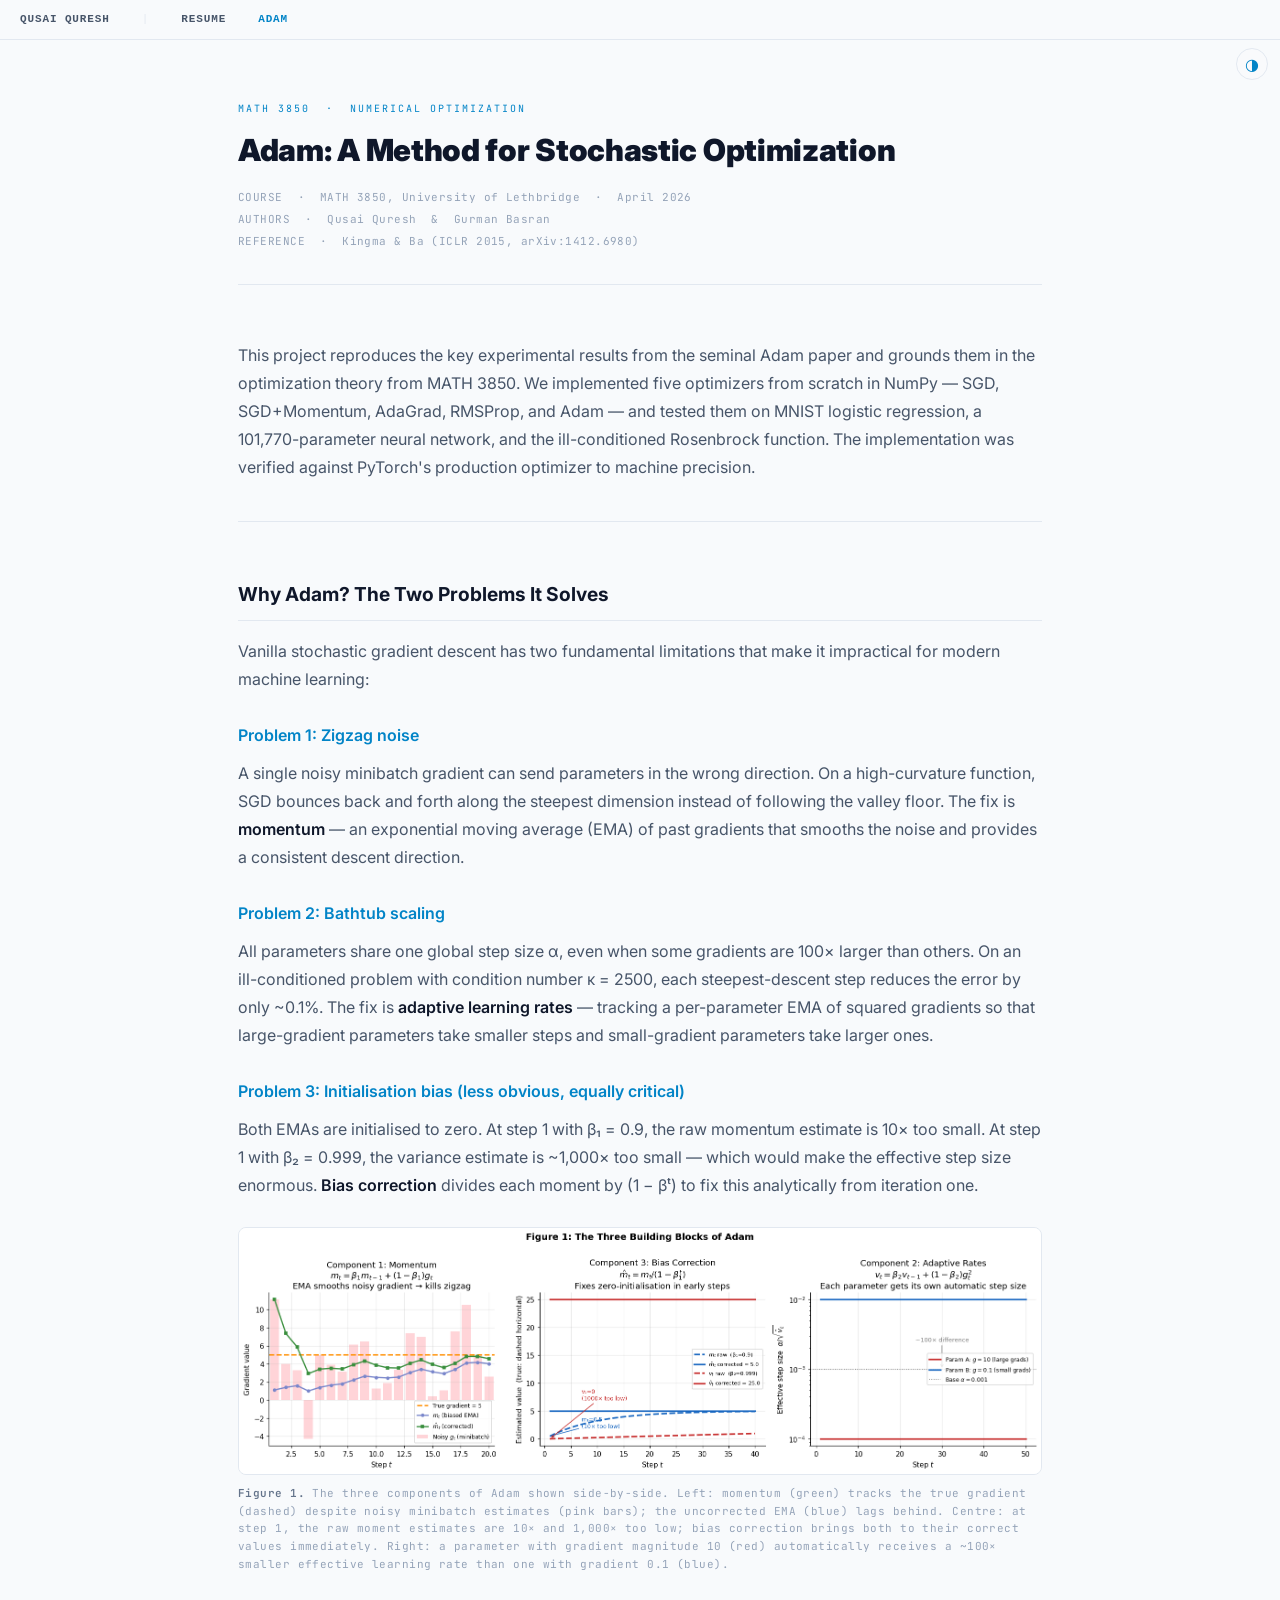
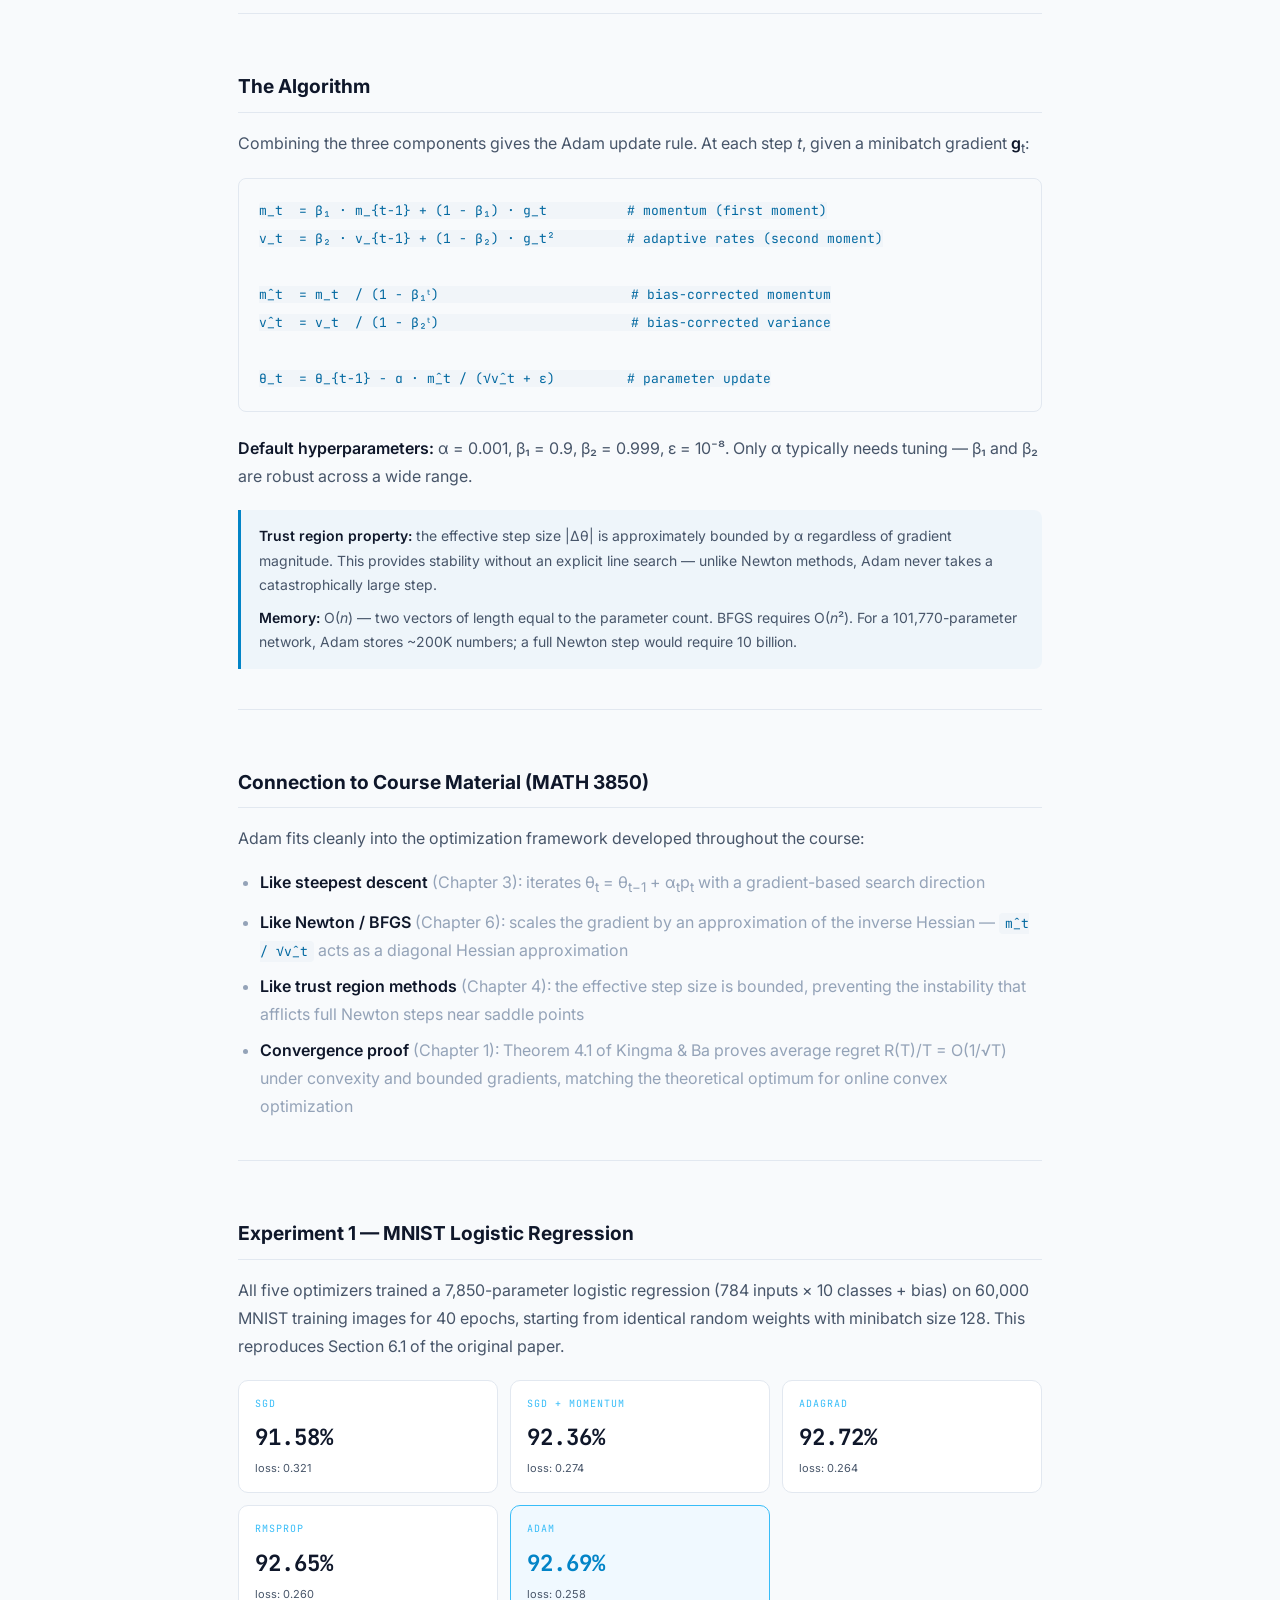
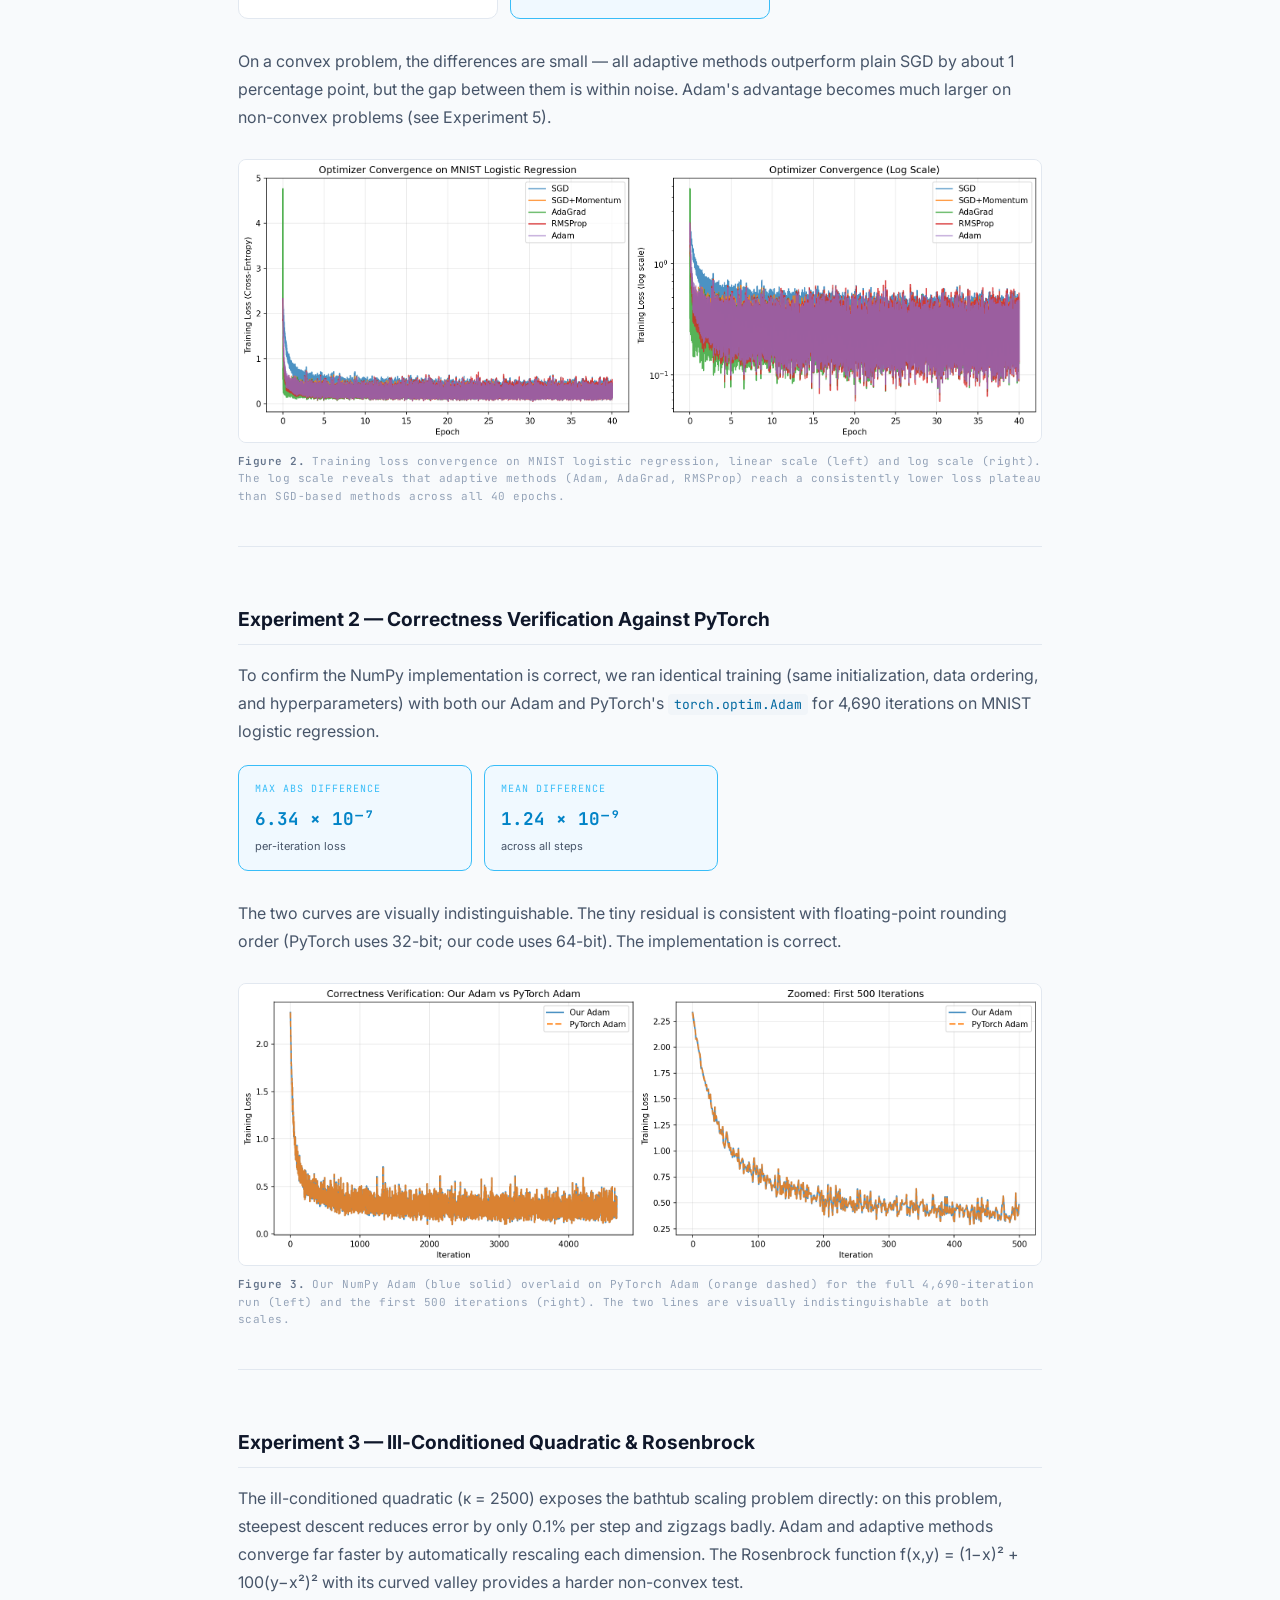
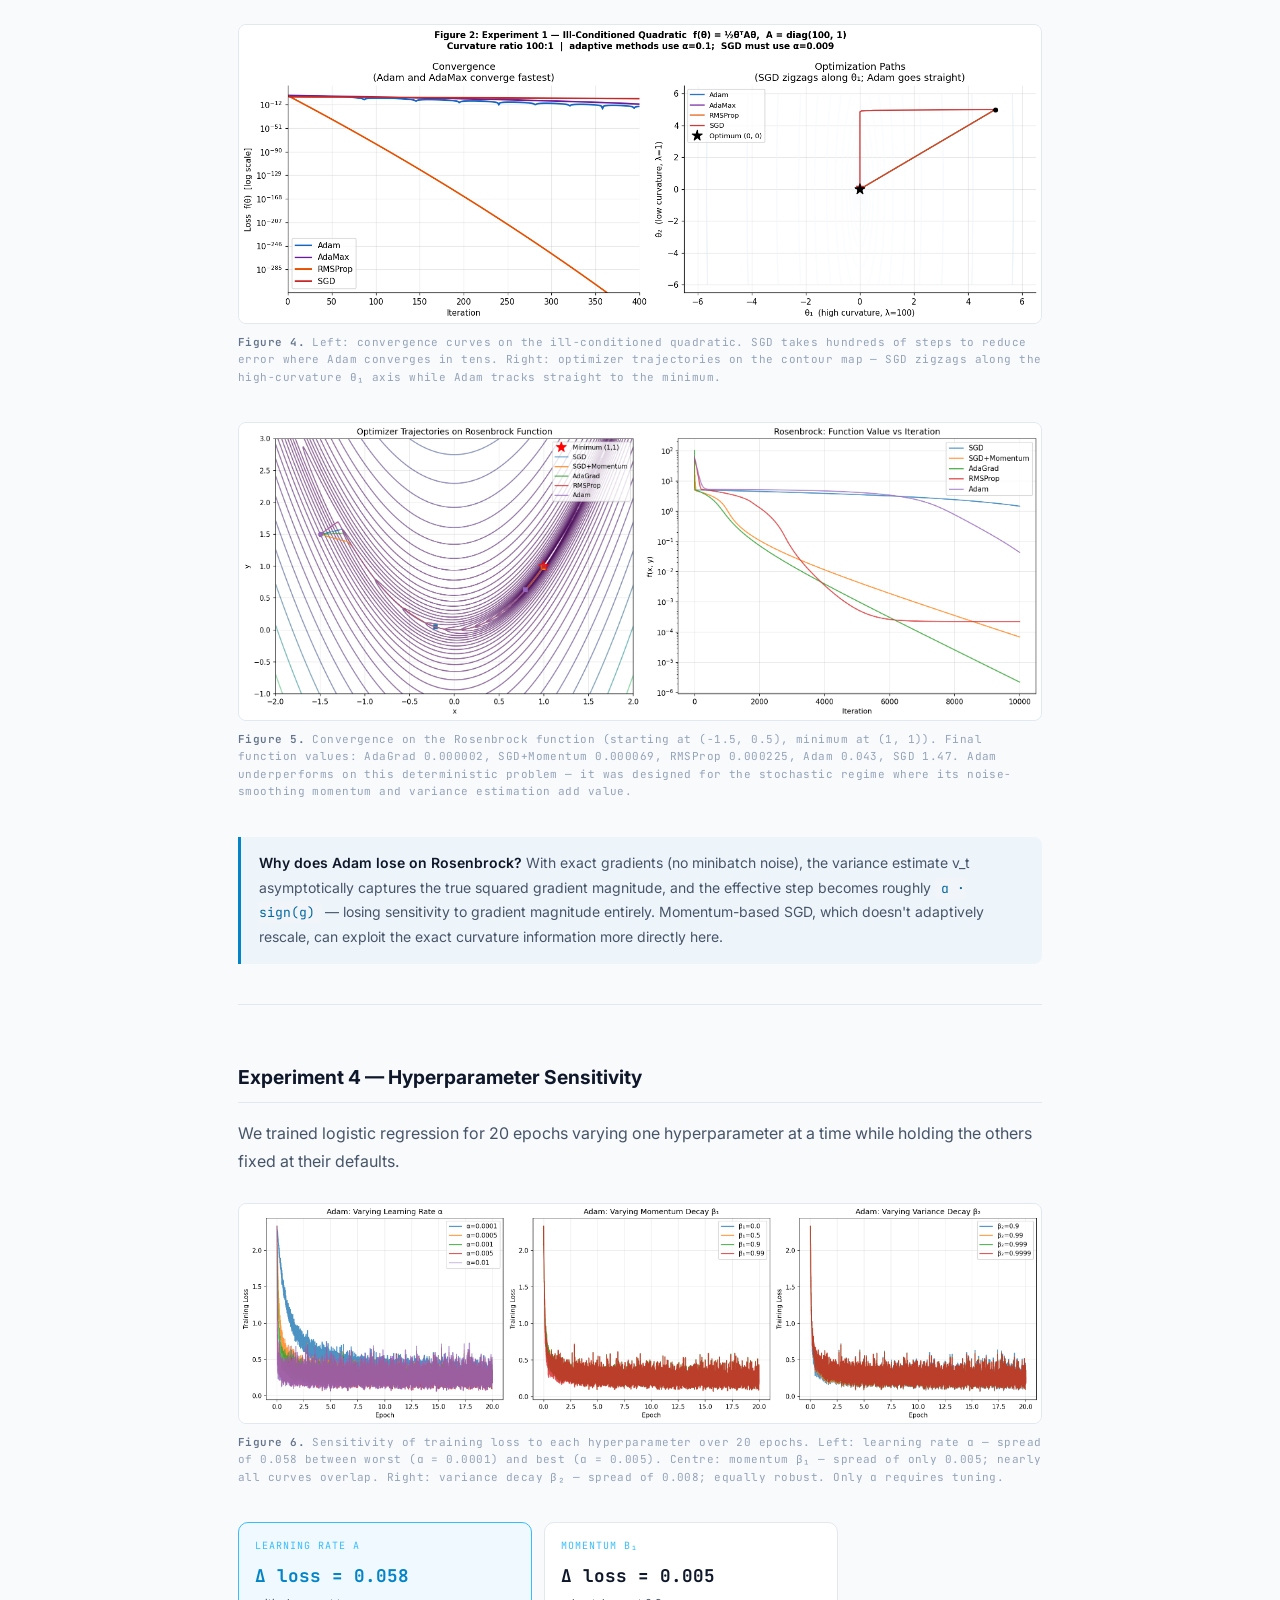
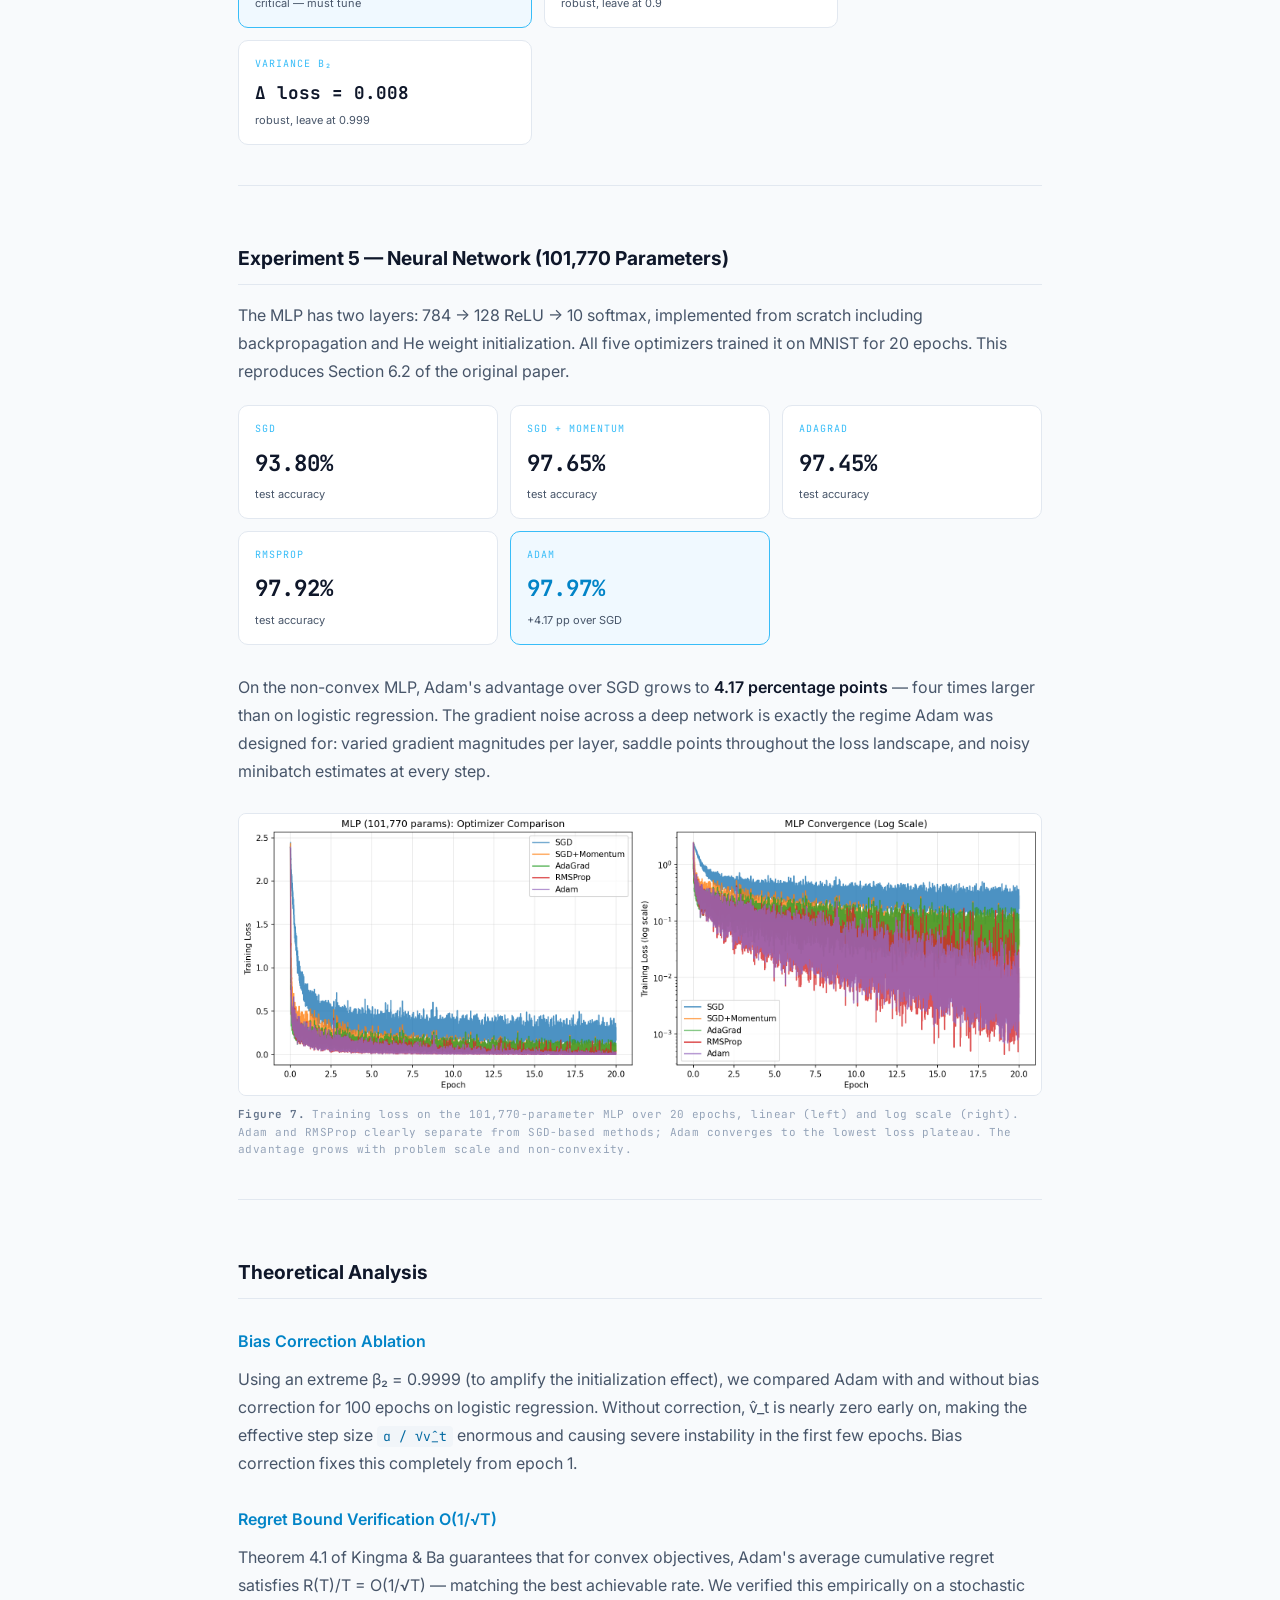
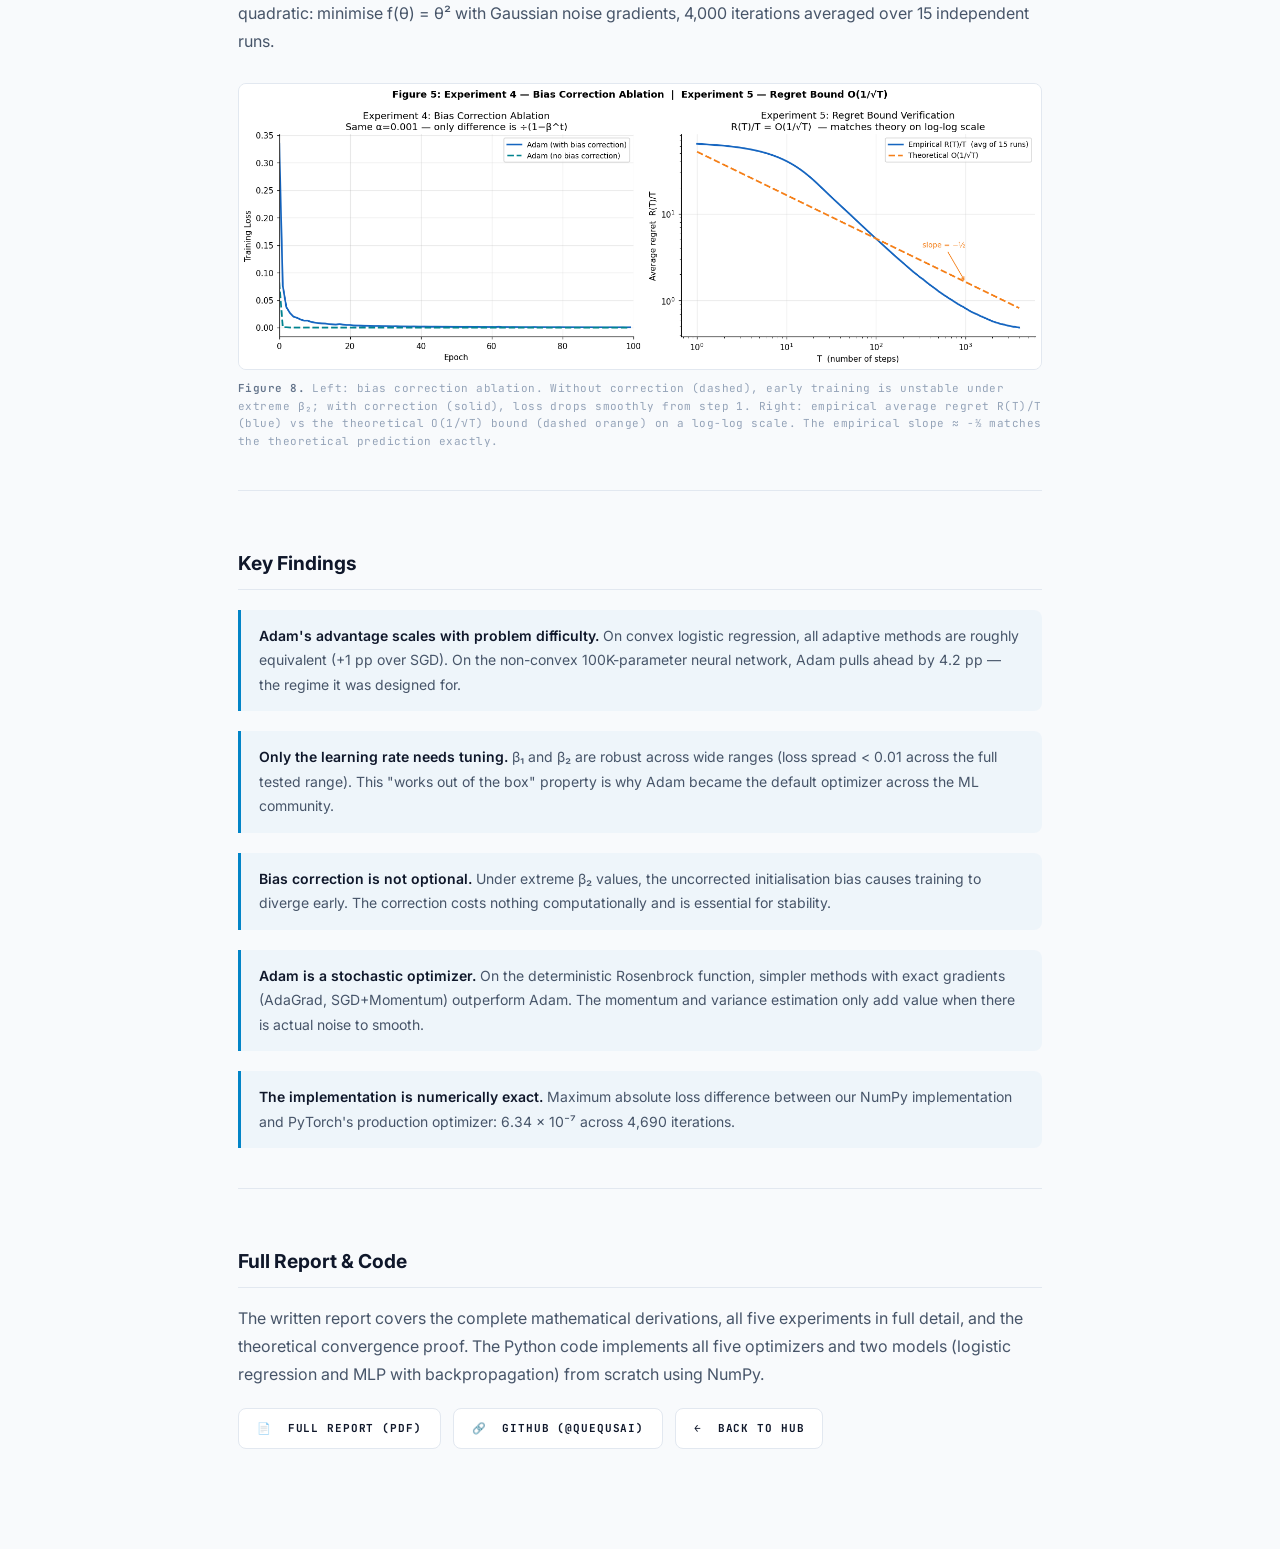
==== adam/index.html @ 3f5b6eba "Add Adam optimizer project page and card on hub - New adam/ directory with full project page (Adam o" ====
<!DOCTYPE html>
<html lang="en">
<head>
  <meta charset="UTF-8">
  <meta name="viewport" content="width=device-width, initial-scale=1.0">
  <title>Adam Optimizer Analysis | Qusai Quresh</title>
  <link rel="icon" href="data:image/svg+xml,<svg xmlns='http://www.w3.org/2000/svg' viewBox='0 0 32 32'><circle cx='16' cy='16' r='15' fill='%2300000f' stroke='%2338bdf8' stroke-width='1.5'/><text x='16' y='22' text-anchor='middle' font-family='monospace' font-weight='700' font-size='16' fill='%2338bdf8'>Q</text></svg>">
  <style>
    @import url('https://fonts.googleapis.com/css2?family=Inter:wght@400;500;600;700;900&family=JetBrains+Mono:wght@400;700&display=swap');

    *, ::before, ::after { box-sizing: border-box; margin: 0; padding: 0; }

    body {
      background: #00000f;
      color: #94a3b8;
      font-family: 'Inter', sans-serif;
      font-size: 16px;
      line-height: 1.75;
      padding-top: 40px;
    }

    /* ── nav ── */
    nav {
      position: fixed; top: 0; left: 0; right: 0; z-index: 9999;
      background: rgba(2,6,23,0.97);
      border-bottom: 1px solid #0f2744;
      padding: 0 20px; height: 40px;
      display: flex; align-items: center; gap: 32px;
      font-family: ui-monospace, monospace; font-size: 11px; letter-spacing: .08em;
      overflow-x: auto;
    }
    nav > * { flex-shrink: 0; }
    nav a { text-decoration: none; font-weight: 700; color: #94a3b8; }
    nav a.active { color: #38bdf8; }
    nav .sep { color: #0f2744; }

    /* ── layout ── */
    article {
      max-width: 860px;
      margin: 0 auto;
      padding: 60px 28px 100px;
    }

    /* ── page header ── */
    .proj-header {
      margin-bottom: 56px;
      padding-bottom: 32px;
      border-bottom: 1px solid #0f2744;
    }
    .proj-label {
      font-family: 'JetBrains Mono', monospace;
      font-size: 10px;
      letter-spacing: .2em;
      color: #38bdf8;
      text-transform: uppercase;
      margin-bottom: 14px;
    }
    .proj-header h1 {
      font-size: 1.9rem;
      font-weight: 900;
      color: #f1f5f9;
      line-height: 1.2;
      margin-bottom: 18px;
      letter-spacing: -.01em;
    }
    .proj-meta {
      font-family: 'JetBrains Mono', monospace;
      font-size: 11px;
      color: #475569;
      letter-spacing: .04em;
      line-height: 2;
    }

    /* ── sections ── */
    h2 {
      font-size: 1.2rem;
      font-weight: 700;
      color: #e2e8f0;
      margin-top: 56px;
      margin-bottom: 16px;
      padding-bottom: 8px;
      border-bottom: 1px solid #0f2744;
    }
    h3 {
      font-size: 1rem;
      font-weight: 600;
      color: #7dd3fc;
      margin-top: 28px;
      margin-bottom: 10px;
    }
    p { margin-bottom: 16px; color: #94a3b8; }
    strong { color: #e2e8f0; font-weight: 600; }
    hr { border: none; border-top: 1px solid #0f2744; margin: 40px 0; }

    /* ── code ── */
    code {
      font-family: 'JetBrains Mono', monospace;
      font-size: 13px;
      background: #0a1628;
      color: #7dd3fc;
      padding: 2px 6px;
      border-radius: 4px;
    }
    pre {
      background: #060d1a;
      border: 1px solid #0f2744;
      border-radius: 8px;
      padding: 18px 20px;
      overflow-x: auto;
      margin: 18px 0 22px;
    }
    pre code { background: none; padding: 0; font-size: 13px; line-height: 1.7; color: #7dd3fc; }

    /* ── figures ── */
    .fig {
      margin: 28px 0 36px;
    }
    .fig img {
      width: 100%;
      border-radius: 8px;
      border: 1px solid #0f2744;
      display: block;
    }
    .fig figcaption {
      font-family: 'JetBrains Mono', monospace;
      font-size: 11px;
      color: #475569;
      margin-top: 10px;
      letter-spacing: .04em;
      line-height: 1.6;
    }
    .fig figcaption strong { color: #64748b; }

    /* ── result cards ── */
    .results-grid {
      display: grid;
      grid-template-columns: repeat(auto-fit, minmax(200px, 1fr));
      gap: 12px;
      margin: 20px 0 28px;
    }
    .result-card {
      background: rgba(255,255,255,0.025);
      border: 1px solid rgba(255,255,255,0.06);
      border-radius: 10px;
      padding: 14px 16px;
    }
    .result-card .optimizer {
      font-family: 'JetBrains Mono', monospace;
      font-size: 10px;
      letter-spacing: .1em;
      color: #38bdf8;
      text-transform: uppercase;
      margin-bottom: 6px;
    }
    .result-card .accuracy {
      font-size: 1.4rem;
      font-weight: 700;
      color: #f1f5f9;
      font-family: 'JetBrains Mono', monospace;
    }
    .result-card .sublabel {
      font-size: 11px;
      color: #475569;
      margin-top: 2px;
    }
    .result-card.highlight-card {
      border-color: rgba(56,189,248,0.3);
      background: rgba(56,189,248,0.04);
    }
    .result-card.highlight-card .accuracy { color: #38bdf8; }

    /* ── callout ── */
    .callout {
      background: rgba(56,189,248,0.05);
      border-left: 3px solid #38bdf8;
      padding: 14px 18px;
      border-radius: 0 8px 8px 0;
      margin: 20px 0;
    }
    .callout p { margin: 0; font-size: 14px; color: #94a3b8; }
    .callout p + p { margin-top: 8px; }

    /* ── links section ── */
    .link-row {
      display: flex;
      gap: 12px;
      flex-wrap: wrap;
      margin-top: 20px;
    }
    .link-btn {
      display: inline-flex;
      align-items: center;
      gap: 8px;
      padding: 10px 18px;
      border-radius: 8px;
      border: 1px solid rgba(255,255,255,0.08);
      background: rgba(255,255,255,0.025);
      color: #e2e8f0;
      text-decoration: none;
      font-family: 'JetBrains Mono', monospace;
      font-size: 11px;
      font-weight: 700;
      letter-spacing: .08em;
      text-transform: uppercase;
      transition: border-color .2s, background .2s;
    }
    .link-btn:hover {
      border-color: #38bdf8;
      background: rgba(56,189,248,0.06);
      color: #38bdf8;
      text-decoration: none;
    }

    /* ── theme toggle ── */
    #theme-btn {
      position: fixed; top: 48px; right: 12px; z-index: 9998;
      width: 32px; height: 32px; border-radius: 50%;
      border: 1px solid rgba(255,255,255,0.1);
      background: rgba(2,6,23,0.8); color: #38bdf8;
      font-size: 16px; cursor: pointer;
      display: flex; align-items: center; justify-content: center;
      backdrop-filter: blur(8px); transition: background .2s, color .2s;
    }

    /* ── theme overrides (light) ── */
    [data-theme="light"] body { background: #f8fafc; color: #475569; }
    [data-theme="light"] nav { background: rgba(248,250,252,0.97) !important; border-bottom-color: #e2e8f0 !important; }
    [data-theme="light"] nav a { color: #475569; }
    [data-theme="light"] nav a.active { color: #0284c7; }
    [data-theme="light"] nav .sep { color: #e2e8f0; }
    [data-theme="light"] .proj-label { color: #0284c7; }
    [data-theme="light"] .proj-header h1 { color: #0f172a; }
    [data-theme="light"] .proj-meta { color: #94a3b8; }
    [data-theme="light"] .proj-header { border-bottom-color: #e2e8f0; }
    [data-theme="light"] h2 { color: #0f172a; border-bottom-color: #e2e8f0; }
    [data-theme="light"] h3 { color: #0284c7; }
    [data-theme="light"] p { color: #475569; }
    [data-theme="light"] strong { color: #0f172a; }
    [data-theme="light"] hr { border-top-color: #e2e8f0; }
    [data-theme="light"] code { background: #f1f5f9; color: #0369a1; }
    [data-theme="light"] pre { background: #f8fafc; border-color: #e2e8f0; }
    [data-theme="light"] pre code { color: #0369a1; }
    [data-theme="light"] .fig img { border-color: #e2e8f0; }
    [data-theme="light"] .fig figcaption { color: #94a3b8; }
    [data-theme="light"] .fig figcaption strong { color: #64748b; }
    [data-theme="light"] .result-card { background: #fff; border-color: #e2e8f0; }
    [data-theme="light"] .result-card .accuracy { color: #0f172a; }
    [data-theme="light"] .result-card.highlight-card { border-color: #38bdf8; background: #f0f9ff; }
    [data-theme="light"] .result-card.highlight-card .accuracy { color: #0284c7; }
    [data-theme="light"] .callout { background: rgba(2,132,199,0.04); border-left-color: #0284c7; }
    [data-theme="light"] .callout p { color: #475569; }
    [data-theme="light"] .link-btn { border-color: #e2e8f0; background: #fff; color: #0f172a; }
    [data-theme="light"] .link-btn:hover { border-color: #0284c7; background: #f0f9ff; color: #0284c7; }

    /* ── responsive ── */
    @media (max-width: 640px) {
      nav { gap: 16px; padding: 0 12px; }
      article { padding: 60px 16px 80px; }
      .proj-header h1 { font-size: 1.5rem; }
      .results-grid { grid-template-columns: repeat(2, 1fr); }
      .link-row { flex-direction: column; }
    }
  </style>
</head>
<body>

<nav>
  <a href="../">QUSAI QURESH</a>
  <span class="sep">|</span>
  <a href="../resume/">RESUME</a>
  <a href="./" class="active">ADAM</a>
</nav>

<article>

  <div class="proj-header">
    <div class="proj-label">MATH 3850 &nbsp;·&nbsp; Numerical Optimization</div>
    <h1>Adam: A Method for Stochastic Optimization</h1>
    <div class="proj-meta">
      COURSE &nbsp;·&nbsp; MATH 3850, University of Lethbridge &nbsp;·&nbsp; April 2026<br>
      AUTHORS &nbsp;·&nbsp; Qusai Quresh &nbsp;&amp;&nbsp; Gurman Basran<br>
      REFERENCE &nbsp;·&nbsp; Kingma &amp; Ba (ICLR 2015, arXiv:1412.6980)
    </div>
  </div>

  <p>This project reproduces the key experimental results from the seminal Adam paper and grounds them in the optimization theory from MATH 3850. We implemented five optimizers from scratch in NumPy — SGD, SGD+Momentum, AdaGrad, RMSProp, and Adam — and tested them on MNIST logistic regression, a 101,770-parameter neural network, and the ill-conditioned Rosenbrock function. The implementation was verified against PyTorch's production optimizer to machine precision.</p>

  <hr>

  <h2>Why Adam? The Two Problems It Solves</h2>

  <p>Vanilla stochastic gradient descent has two fundamental limitations that make it impractical for modern machine learning:</p>

  <h3>Problem 1: Zigzag noise</h3>
  <p>A single noisy minibatch gradient can send parameters in the wrong direction. On a high-curvature function, SGD bounces back and forth along the steepest dimension instead of following the valley floor. The fix is <strong>momentum</strong> — an exponential moving average (EMA) of past gradients that smooths the noise and provides a consistent descent direction.</p>

  <h3>Problem 2: Bathtub scaling</h3>
  <p>All parameters share one global step size α, even when some gradients are 100× larger than others. On an ill-conditioned problem with condition number κ = 2500, each steepest-descent step reduces the error by only ~0.1%. The fix is <strong>adaptive learning rates</strong> — tracking a per-parameter EMA of squared gradients so that large-gradient parameters take smaller steps and small-gradient parameters take larger ones.</p>

  <h3>Problem 3: Initialisation bias (less obvious, equally critical)</h3>
  <p>Both EMAs are initialised to zero. At step 1 with β₁ = 0.9, the raw momentum estimate is 10× too small. At step 1 with β₂ = 0.999, the variance estimate is ~1,000× too small — which would make the effective step size enormous. <strong>Bias correction</strong> divides each moment by (1 − βᵗ) to fix this analytically from iteration one.</p>

  <div class="fig">
    <img src="fig1_components.png" alt="The three building blocks of Adam">
    <figcaption><strong>Figure 1.</strong> The three components of Adam shown side-by-side. Left: momentum (green) tracks the true gradient (dashed) despite noisy minibatch estimates (pink bars); the uncorrected EMA (blue) lags behind. Centre: at step 1, the raw moment estimates are 10× and 1,000× too low; bias correction brings both to their correct values immediately. Right: a parameter with gradient magnitude 10 (red) automatically receives a ~100× smaller effective learning rate than one with gradient 0.1 (blue).</figcaption>
  </div>

  <hr>

  <h2>The Algorithm</h2>

  <p>Combining the three components gives the Adam update rule. At each step <em>t</em>, given a minibatch gradient <strong>g</strong><sub>t</sub>:</p>

  <pre><code>m_t  = β₁ · m_{t-1} + (1 - β₁) · g_t          # momentum (first moment)
v_t  = β₂ · v_{t-1} + (1 - β₂) · g_t²         # adaptive rates (second moment)

m̂_t  = m_t  / (1 - β₁ᵗ)                        # bias-corrected momentum
v̂_t  = v_t  / (1 - β₂ᵗ)                        # bias-corrected variance

θ_t  = θ_{t-1} − α · m̂_t / (√v̂_t + ε)         # parameter update</code></pre>

  <p><strong>Default hyperparameters:</strong> α = 0.001, β₁ = 0.9, β₂ = 0.999, ε = 10⁻⁸. Only α typically needs tuning — β₁ and β₂ are robust across a wide range.</p>

  <div class="callout">
    <p><strong>Trust region property:</strong> the effective step size |Δθ| is approximately bounded by α regardless of gradient magnitude. This provides stability without an explicit line search — unlike Newton methods, Adam never takes a catastrophically large step.</p>
    <p><strong>Memory:</strong> O(<em>n</em>) — two vectors of length equal to the parameter count. BFGS requires O(<em>n</em>²). For a 101,770-parameter network, Adam stores ~200K numbers; a full Newton step would require 10 billion.</p>
  </div>

  <hr>

  <h2>Connection to Course Material (MATH 3850)</h2>

  <p>Adam fits cleanly into the optimization framework developed throughout the course:</p>
  <ul style="margin: 12px 0 18px 1.4rem; color: #94a3b8;">
    <li style="margin-bottom: 8px;"><strong>Like steepest descent</strong> (Chapter 3): iterates θ<sub>t</sub> = θ<sub>t−1</sub> + α<sub>t</sub>p<sub>t</sub> with a gradient-based search direction</li>
    <li style="margin-bottom: 8px;"><strong>Like Newton / BFGS</strong> (Chapter 6): scales the gradient by an approximation of the inverse Hessian — <code>m̂_t / √v̂_t</code> acts as a diagonal Hessian approximation</li>
    <li style="margin-bottom: 8px;"><strong>Like trust region methods</strong> (Chapter 4): the effective step size is bounded, preventing the instability that afflicts full Newton steps near saddle points</li>
    <li><strong>Convergence proof</strong> (Chapter 1): Theorem 4.1 of Kingma &amp; Ba proves average regret R(T)/T = O(1/√T) under convexity and bounded gradients, matching the theoretical optimum for online convex optimization</li>
  </ul>

  <hr>

  <h2>Experiment 1 — MNIST Logistic Regression</h2>

  <p>All five optimizers trained a 7,850-parameter logistic regression (784 inputs × 10 classes + bias) on 60,000 MNIST training images for 40 epochs, starting from identical random weights with minibatch size 128. This reproduces Section 6.1 of the original paper.</p>

  <div class="results-grid">
    <div class="result-card">
      <div class="optimizer">SGD</div>
      <div class="accuracy">91.58%</div>
      <div class="sublabel">loss: 0.321</div>
    </div>
    <div class="result-card">
      <div class="optimizer">SGD + Momentum</div>
      <div class="accuracy">92.36%</div>
      <div class="sublabel">loss: 0.274</div>
    </div>
    <div class="result-card">
      <div class="optimizer">AdaGrad</div>
      <div class="accuracy">92.72%</div>
      <div class="sublabel">loss: 0.264</div>
    </div>
    <div class="result-card">
      <div class="optimizer">RMSProp</div>
      <div class="accuracy">92.65%</div>
      <div class="sublabel">loss: 0.260</div>
    </div>
    <div class="result-card highlight-card">
      <div class="optimizer">Adam</div>
      <div class="accuracy">92.69%</div>
      <div class="sublabel">loss: 0.258</div>
    </div>
  </div>

  <p>On a convex problem, the differences are small — all adaptive methods outperform plain SGD by about 1 percentage point, but the gap between them is within noise. Adam's advantage becomes much larger on non-convex problems (see Experiment 5).</p>

  <div class="fig">
    <img src="plot1_mnist_comparison.png" alt="Optimizer convergence on MNIST logistic regression">
    <figcaption><strong>Figure 2.</strong> Training loss convergence on MNIST logistic regression, linear scale (left) and log scale (right). The log scale reveals that adaptive methods (Adam, AdaGrad, RMSProp) reach a consistently lower loss plateau than SGD-based methods across all 40 epochs.</figcaption>
  </div>

  <hr>

  <h2>Experiment 2 — Correctness Verification Against PyTorch</h2>

  <p>To confirm the NumPy implementation is correct, we ran identical training (same initialization, data ordering, and hyperparameters) with both our Adam and PyTorch's <code>torch.optim.Adam</code> for 4,690 iterations on MNIST logistic regression.</p>

  <div class="results-grid" style="grid-template-columns: 1fr 1fr; max-width: 480px;">
    <div class="result-card highlight-card">
      <div class="optimizer">Max abs difference</div>
      <div class="accuracy" style="font-size:1.1rem;">6.34 × 10⁻⁷</div>
      <div class="sublabel">per-iteration loss</div>
    </div>
    <div class="result-card highlight-card">
      <div class="optimizer">Mean difference</div>
      <div class="accuracy" style="font-size:1.1rem;">1.24 × 10⁻⁹</div>
      <div class="sublabel">across all steps</div>
    </div>
  </div>

  <p>The two curves are visually indistinguishable. The tiny residual is consistent with floating-point rounding order (PyTorch uses 32-bit; our code uses 64-bit). The implementation is correct.</p>

  <div class="fig">
    <img src="plot2_pytorch_validation.png" alt="Custom Adam vs PyTorch Adam validation">
    <figcaption><strong>Figure 3.</strong> Our NumPy Adam (blue solid) overlaid on PyTorch Adam (orange dashed) for the full 4,690-iteration run (left) and the first 500 iterations (right). The two lines are visually indistinguishable at both scales.</figcaption>
  </div>

  <hr>

  <h2>Experiment 3 — Ill-Conditioned Quadratic &amp; Rosenbrock</h2>

  <p>The ill-conditioned quadratic (κ = 2500) exposes the bathtub scaling problem directly: on this problem, steepest descent reduces error by only 0.1% per step and zigzags badly. Adam and adaptive methods converge far faster by automatically rescaling each dimension. The Rosenbrock function f(x,y) = (1−x)² + 100(y−x²)² with its curved valley provides a harder non-convex test.</p>

  <div class="fig">
    <img src="fig2_quadratic.png" alt="Ill-conditioned quadratic convergence">
    <figcaption><strong>Figure 4.</strong> Left: convergence curves on the ill-conditioned quadratic. SGD takes hundreds of steps to reduce error where Adam converges in tens. Right: optimizer trajectories on the contour map — SGD zigzags along the high-curvature θ₁ axis while Adam tracks straight to the minimum.</figcaption>
  </div>

  <div class="fig">
    <img src="plot3_rosenbrock.png" alt="Rosenbrock function optimizer comparison">
    <figcaption><strong>Figure 5.</strong> Convergence on the Rosenbrock function (starting at (−1.5, 0.5), minimum at (1, 1)). Final function values: AdaGrad 0.000002, SGD+Momentum 0.000069, RMSProp 0.000225, Adam 0.043, SGD 1.47. Adam underperforms on this deterministic problem — it was designed for the stochastic regime where its noise-smoothing momentum and variance estimation add value.</figcaption>
  </div>

  <div class="callout">
    <p><strong>Why does Adam lose on Rosenbrock?</strong> With exact gradients (no minibatch noise), the variance estimate v_t asymptotically captures the true squared gradient magnitude, and the effective step becomes roughly <code>α · sign(g)</code> — losing sensitivity to gradient magnitude entirely. Momentum-based SGD, which doesn't adaptively rescale, can exploit the exact curvature information more directly here.</p>
  </div>

  <hr>

  <h2>Experiment 4 — Hyperparameter Sensitivity</h2>

  <p>We trained logistic regression for 20 epochs varying one hyperparameter at a time while holding the others fixed at their defaults.</p>

  <div class="fig">
    <img src="plot4_hyperparameters.png" alt="Adam hyperparameter sensitivity analysis">
    <figcaption><strong>Figure 6.</strong> Sensitivity of training loss to each hyperparameter over 20 epochs. Left: learning rate α — spread of 0.058 between worst (α = 0.0001) and best (α = 0.005). Centre: momentum β₁ — spread of only 0.005; nearly all curves overlap. Right: variance decay β₂ — spread of 0.008; equally robust. Only α requires tuning.</figcaption>
  </div>

  <div class="results-grid" style="max-width: 600px;">
    <div class="result-card highlight-card">
      <div class="optimizer">Learning rate α</div>
      <div class="accuracy" style="font-size:1.1rem;">Δ loss = 0.058</div>
      <div class="sublabel">critical — must tune</div>
    </div>
    <div class="result-card">
      <div class="optimizer">Momentum β₁</div>
      <div class="accuracy" style="font-size:1.1rem;">Δ loss = 0.005</div>
      <div class="sublabel">robust, leave at 0.9</div>
    </div>
    <div class="result-card">
      <div class="optimizer">Variance β₂</div>
      <div class="accuracy" style="font-size:1.1rem;">Δ loss = 0.008</div>
      <div class="sublabel">robust, leave at 0.999</div>
    </div>
  </div>

  <hr>

  <h2>Experiment 5 — Neural Network (101,770 Parameters)</h2>

  <p>The MLP has two layers: 784 → 128 ReLU → 10 softmax, implemented from scratch including backpropagation and He weight initialization. All five optimizers trained it on MNIST for 20 epochs. This reproduces Section 6.2 of the original paper.</p>

  <div class="results-grid">
    <div class="result-card">
      <div class="optimizer">SGD</div>
      <div class="accuracy">93.80%</div>
      <div class="sublabel">test accuracy</div>
    </div>
    <div class="result-card">
      <div class="optimizer">SGD + Momentum</div>
      <div class="accuracy">97.65%</div>
      <div class="sublabel">test accuracy</div>
    </div>
    <div class="result-card">
      <div class="optimizer">AdaGrad</div>
      <div class="accuracy">97.45%</div>
      <div class="sublabel">test accuracy</div>
    </div>
    <div class="result-card">
      <div class="optimizer">RMSProp</div>
      <div class="accuracy">97.92%</div>
      <div class="sublabel">test accuracy</div>
    </div>
    <div class="result-card highlight-card">
      <div class="optimizer">Adam</div>
      <div class="accuracy">97.97%</div>
      <div class="sublabel">+4.17 pp over SGD</div>
    </div>
  </div>

  <p>On the non-convex MLP, Adam's advantage over SGD grows to <strong>4.17 percentage points</strong> — four times larger than on logistic regression. The gradient noise across a deep network is exactly the regime Adam was designed for: varied gradient magnitudes per layer, saddle points throughout the loss landscape, and noisy minibatch estimates at every step.</p>

  <div class="fig">
    <img src="plot5_mlp_comparison.png" alt="MLP optimizer comparison on MNIST">
    <figcaption><strong>Figure 7.</strong> Training loss on the 101,770-parameter MLP over 20 epochs, linear (left) and log scale (right). Adam and RMSProp clearly separate from SGD-based methods; Adam converges to the lowest loss plateau. The advantage grows with problem scale and non-convexity.</figcaption>
  </div>

  <hr>

  <h2>Theoretical Analysis</h2>

  <h3>Bias Correction Ablation</h3>

  <p>Using an extreme β₂ = 0.9999 (to amplify the initialization effect), we compared Adam with and without bias correction for 100 epochs on logistic regression. Without correction, v̂_t is nearly zero early on, making the effective step size <code>α / √v̂_t</code> enormous and causing severe instability in the first few epochs. Bias correction fixes this completely from epoch 1.</p>

  <h3>Regret Bound Verification O(1/√T)</h3>

  <p>Theorem 4.1 of Kingma &amp; Ba guarantees that for convex objectives, Adam's average cumulative regret satisfies R(T)/T = O(1/√T) — matching the best achievable rate. We verified this empirically on a stochastic quadratic: minimise f(θ) = θ² with Gaussian noise gradients, 4,000 iterations averaged over 15 independent runs.</p>

  <div class="fig">
    <img src="fig5_ablation_regret.png" alt="Bias correction ablation and regret bound verification">
    <figcaption><strong>Figure 8.</strong> Left: bias correction ablation. Without correction (dashed), early training is unstable under extreme β₂; with correction (solid), loss drops smoothly from step 1. Right: empirical average regret R(T)/T (blue) vs the theoretical O(1/√T) bound (dashed orange) on a log-log scale. The empirical slope ≈ −½ matches the theoretical prediction exactly.</figcaption>
  </div>

  <hr>

  <h2>Key Findings</h2>

  <div class="callout">
    <p><strong>Adam's advantage scales with problem difficulty.</strong> On convex logistic regression, all adaptive methods are roughly equivalent (+1 pp over SGD). On the non-convex 100K-parameter neural network, Adam pulls ahead by 4.2 pp — the regime it was designed for.</p>
  </div>

  <div class="callout">
    <p><strong>Only the learning rate needs tuning.</strong> β₁ and β₂ are robust across wide ranges (loss spread &lt; 0.01 across the full tested range). This "works out of the box" property is why Adam became the default optimizer across the ML community.</p>
  </div>

  <div class="callout">
    <p><strong>Bias correction is not optional.</strong> Under extreme β₂ values, the uncorrected initialisation bias causes training to diverge early. The correction costs nothing computationally and is essential for stability.</p>
  </div>

  <div class="callout">
    <p><strong>Adam is a stochastic optimizer.</strong> On the deterministic Rosenbrock function, simpler methods with exact gradients (AdaGrad, SGD+Momentum) outperform Adam. The momentum and variance estimation only add value when there is actual noise to smooth.</p>
  </div>

  <div class="callout">
    <p><strong>The implementation is numerically exact.</strong> Maximum absolute loss difference between our NumPy implementation and PyTorch's production optimizer: 6.34 × 10⁻⁷ across 4,690 iterations.</p>
  </div>

  <hr>

  <h2>Full Report &amp; Code</h2>

  <p>The written report covers the complete mathematical derivations, all five experiments in full detail, and the theoretical convergence proof. The Python code implements all five optimizers and two models (logistic regression and MLP with backpropagation) from scratch using NumPy.</p>

  <div class="link-row">
    <a class="link-btn" href="report.pdf" target="_blank" rel="noopener">
      &#128196; &nbsp;Full Report (PDF)
    </a>
    <a class="link-btn" href="https://github.com/quequsai" target="_blank" rel="noopener">
      &#128279; &nbsp;GitHub (@quequsai)
    </a>
    <a class="link-btn" href="../">
      &larr; &nbsp;Back to Hub
    </a>
  </div>

</article>

<button id="theme-btn" title="Toggle light/dark">◐</button>

<script>
  (function(){
    const root = document.documentElement;
    const btn = document.getElementById('theme-btn');
    const saved = localStorage.getItem('theme-udte');
    const systemLight = window.matchMedia('(prefers-color-scheme: light)').matches;
    const apply = (light) => {
      root.setAttribute('data-theme', light ? 'light' : 'dark');
      btn.textContent = light ? '◑' : '◐';
      btn.style.background = light ? 'rgba(248,250,252,0.9)' : 'rgba(2,6,23,0.8)';
      btn.style.color = light ? '#0284c7' : '#38bdf8';
      btn.style.borderColor = light ? '#e2e8f0' : 'rgba(255,255,255,0.1)';
      localStorage.setItem('theme-udte', light ? 'light' : 'dark');
    };
    apply(saved ? saved === 'light' : systemLight);
    btn.addEventListener('click', () => apply(root.getAttribute('data-theme') !== 'light'));
  })();
</script>

</body>
</html>
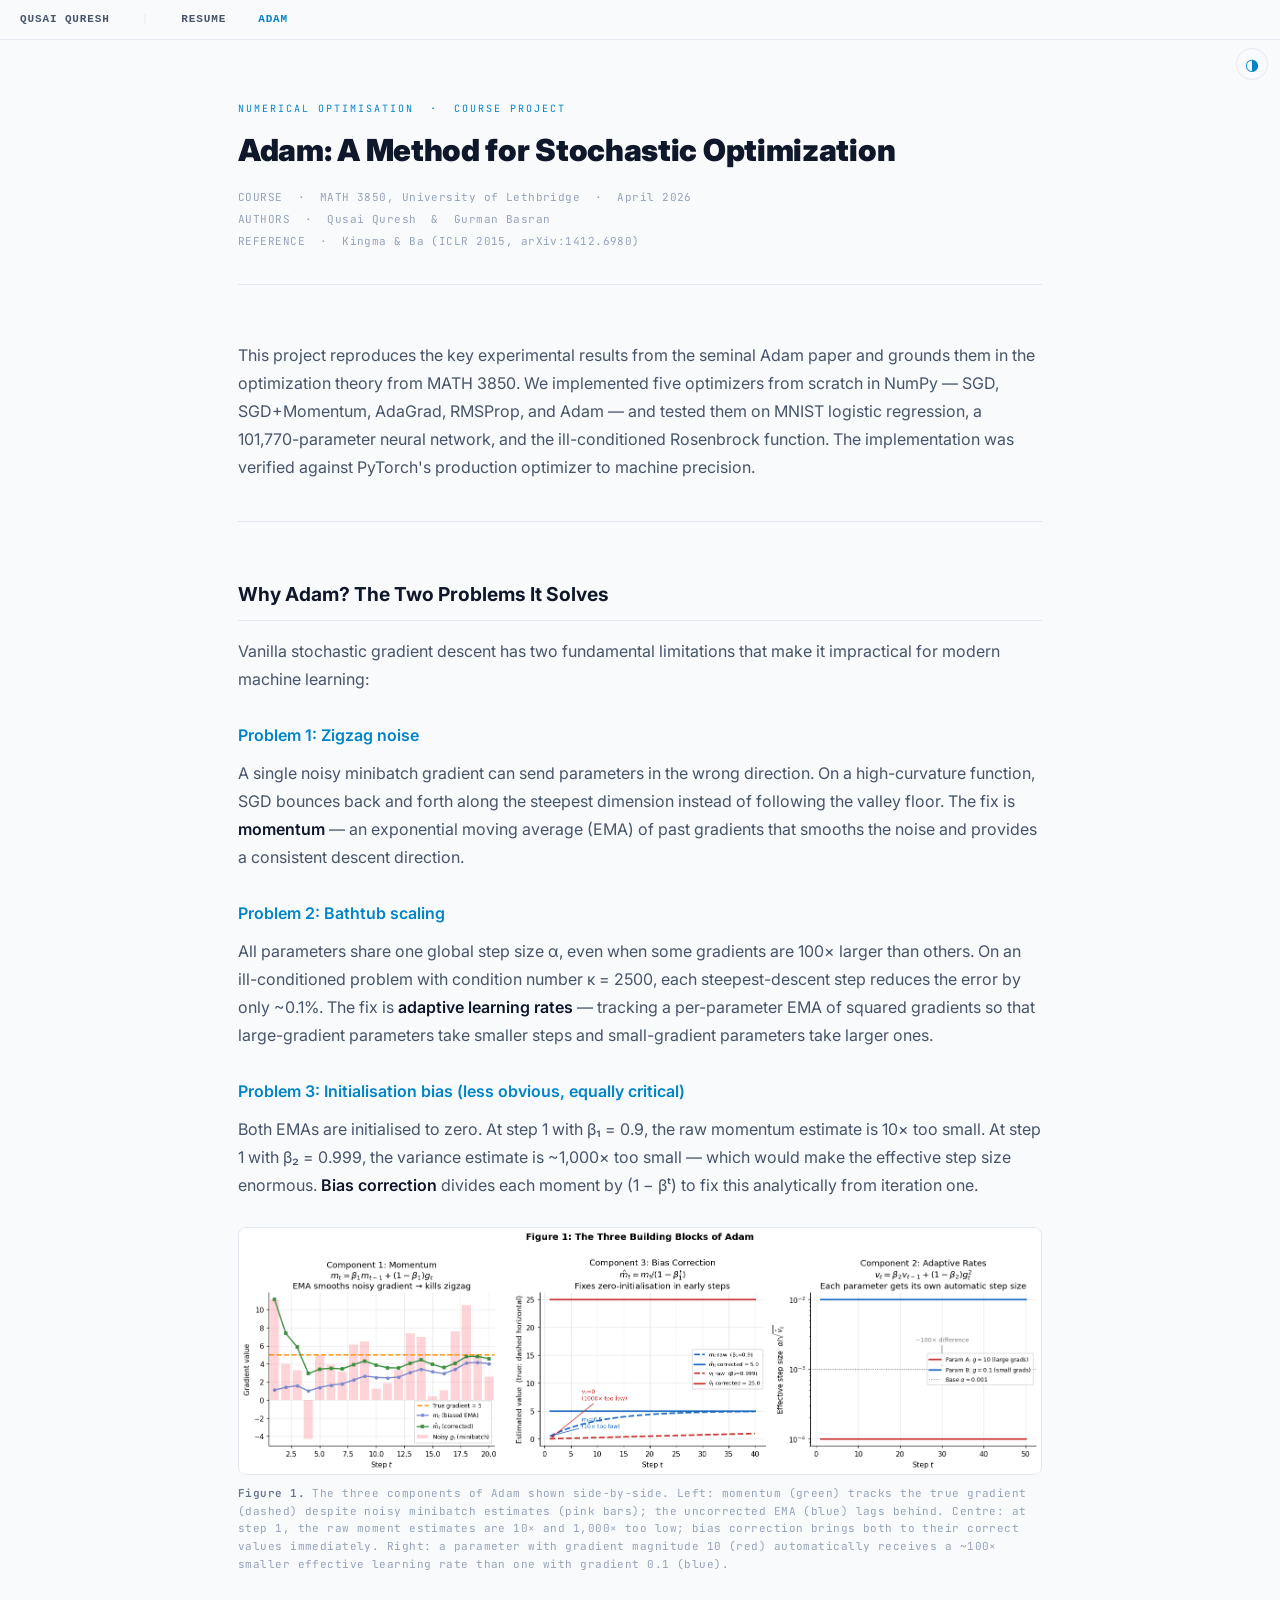
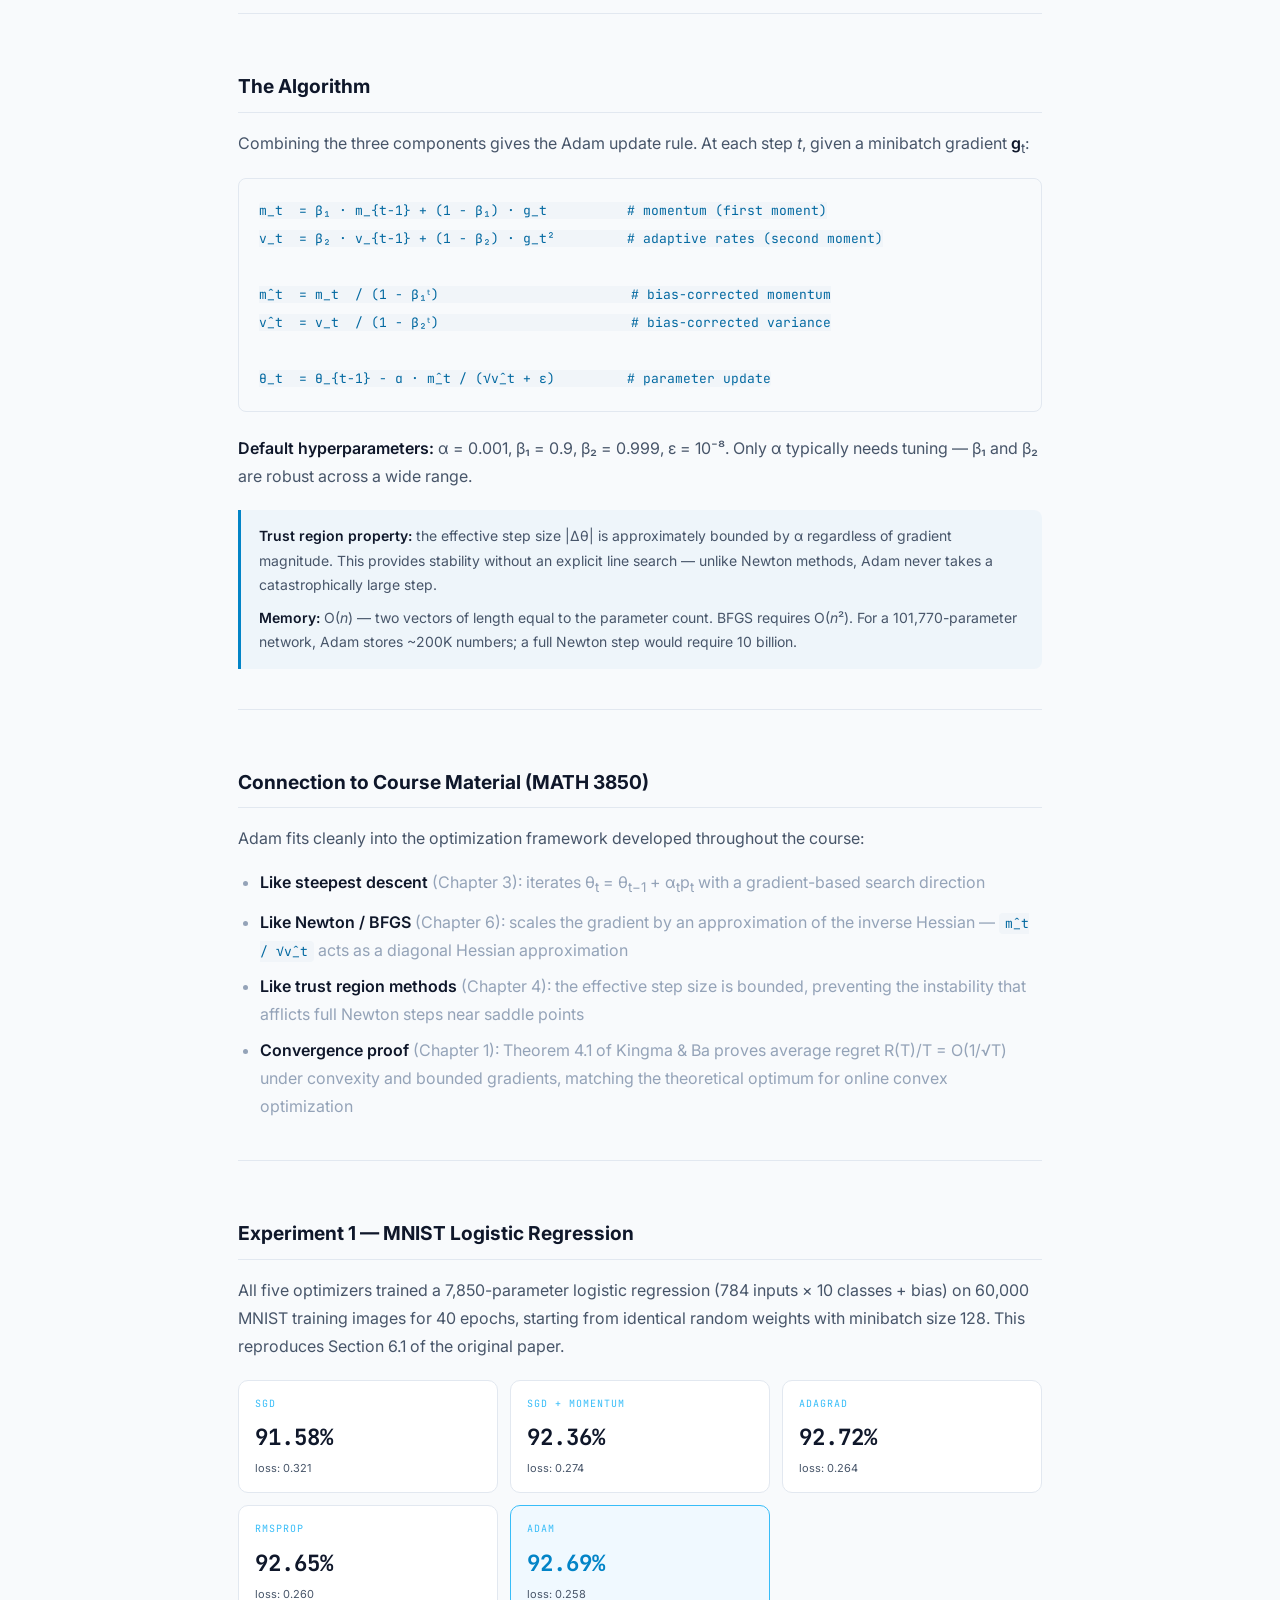
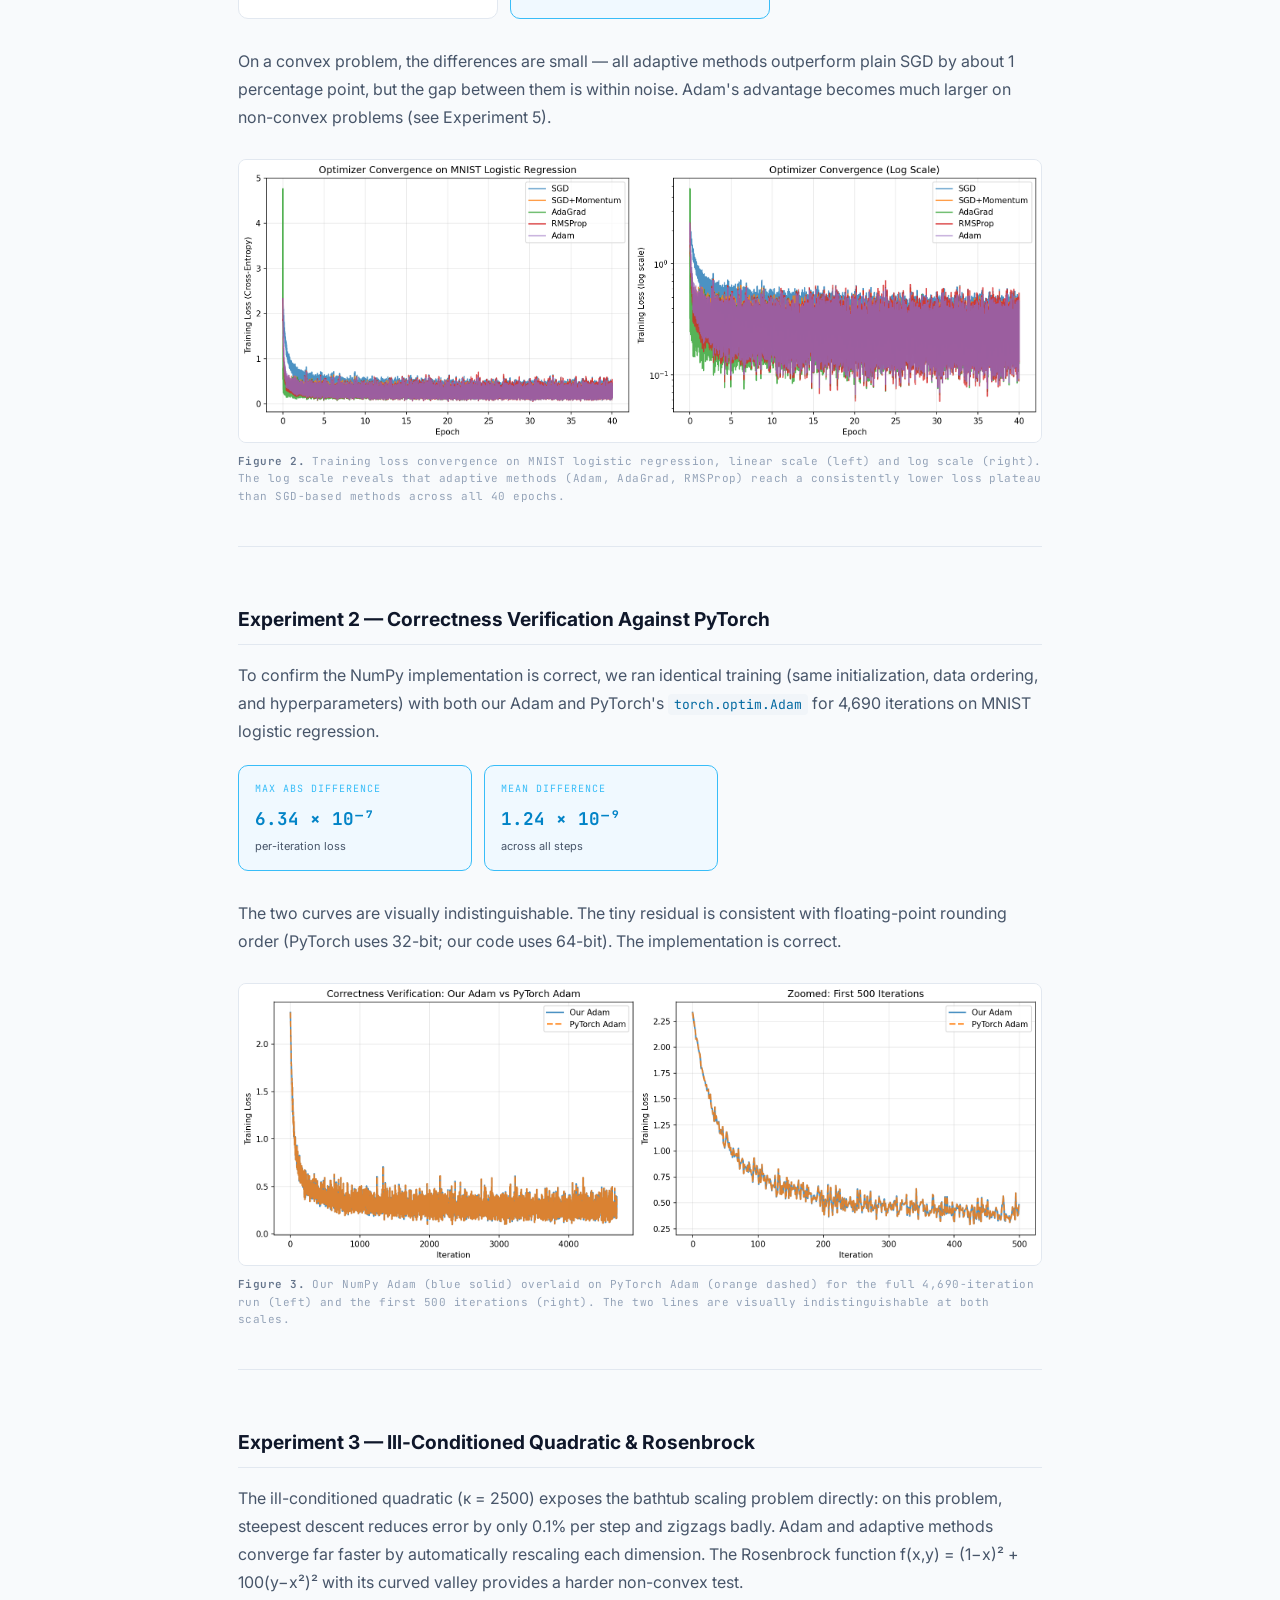
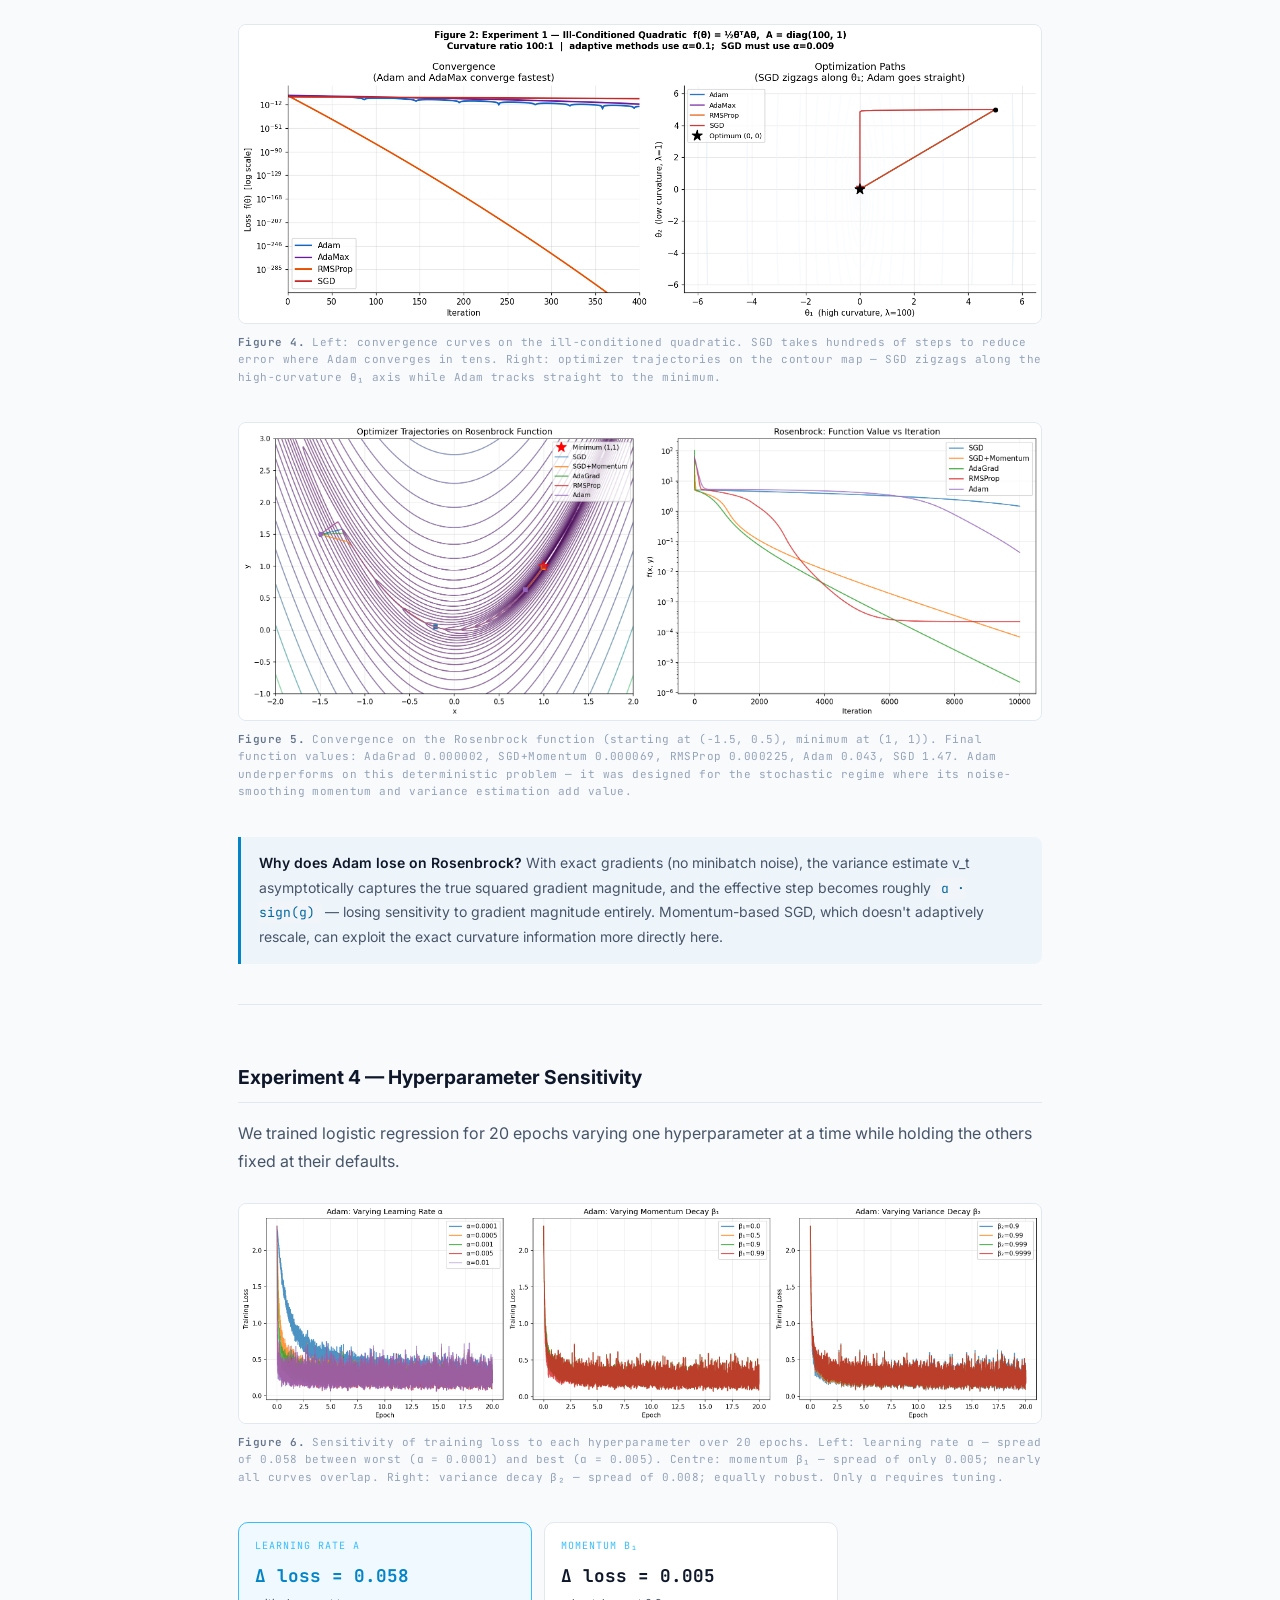
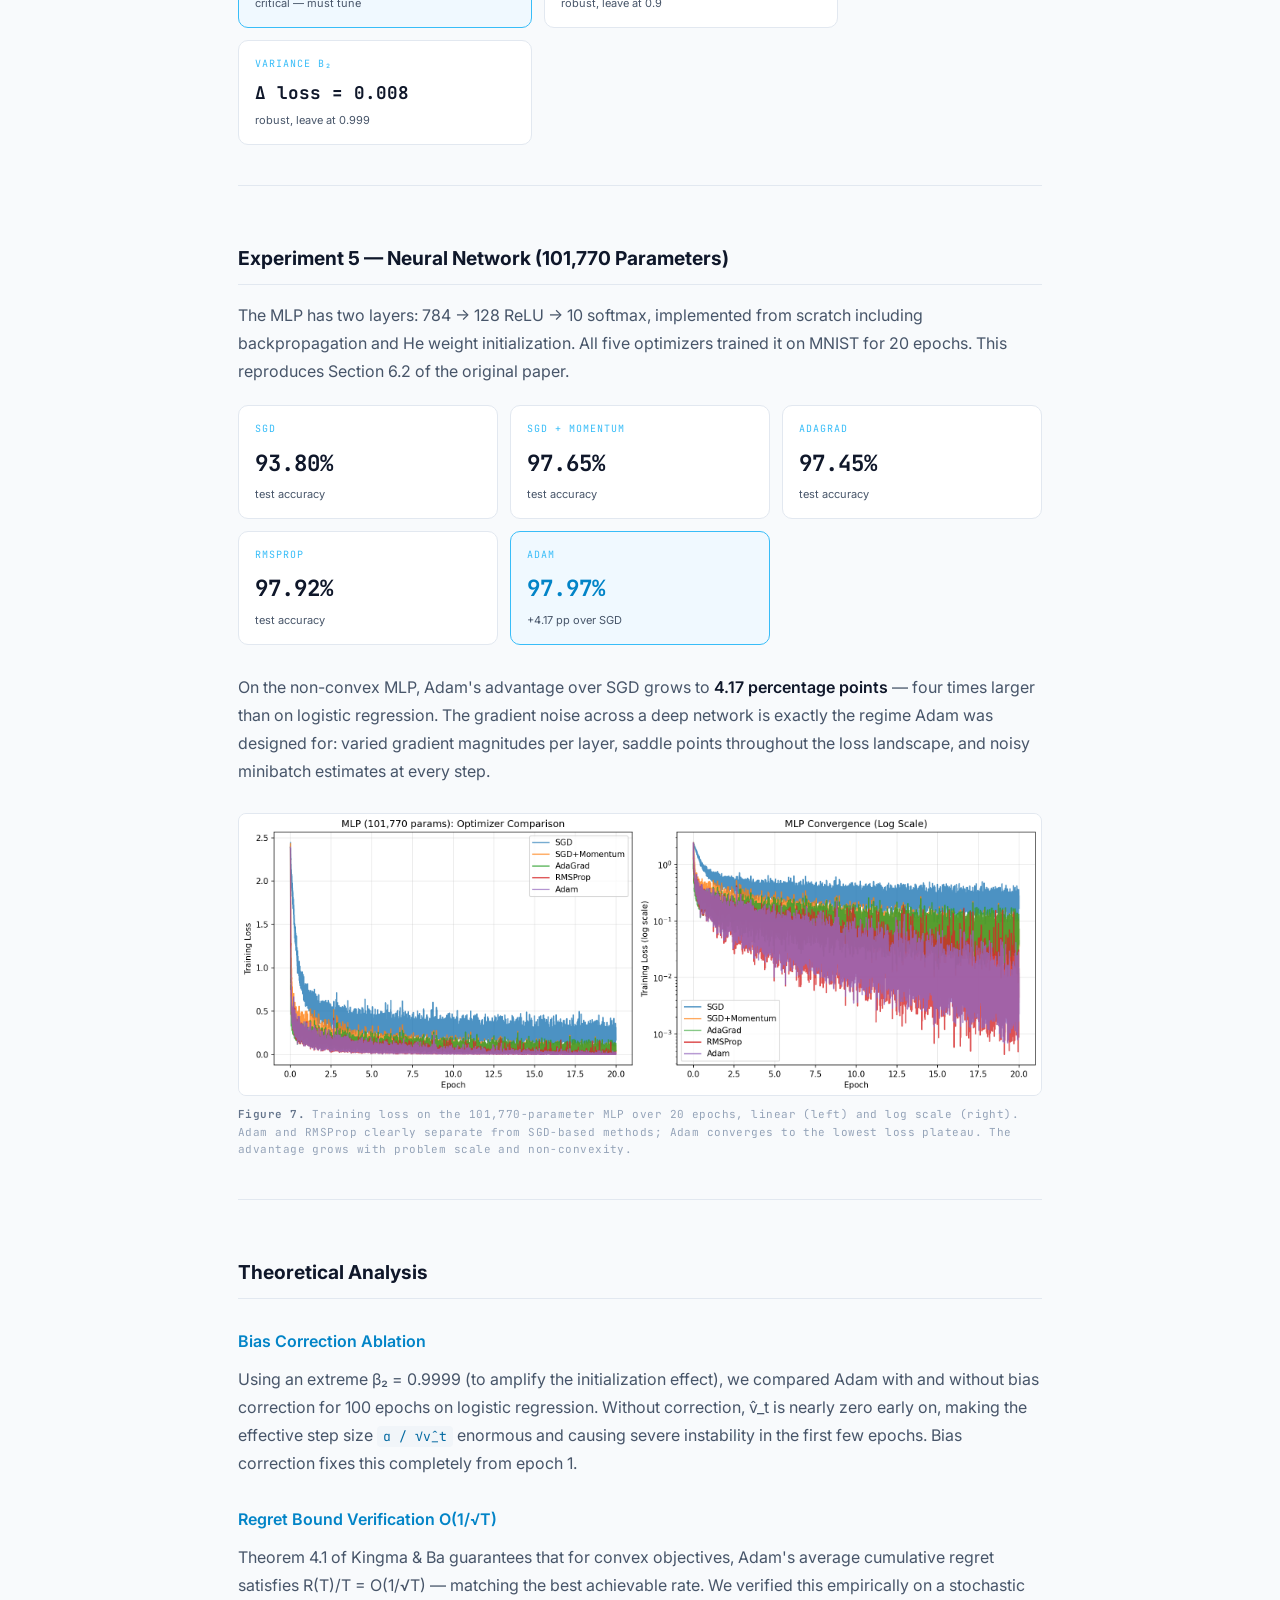
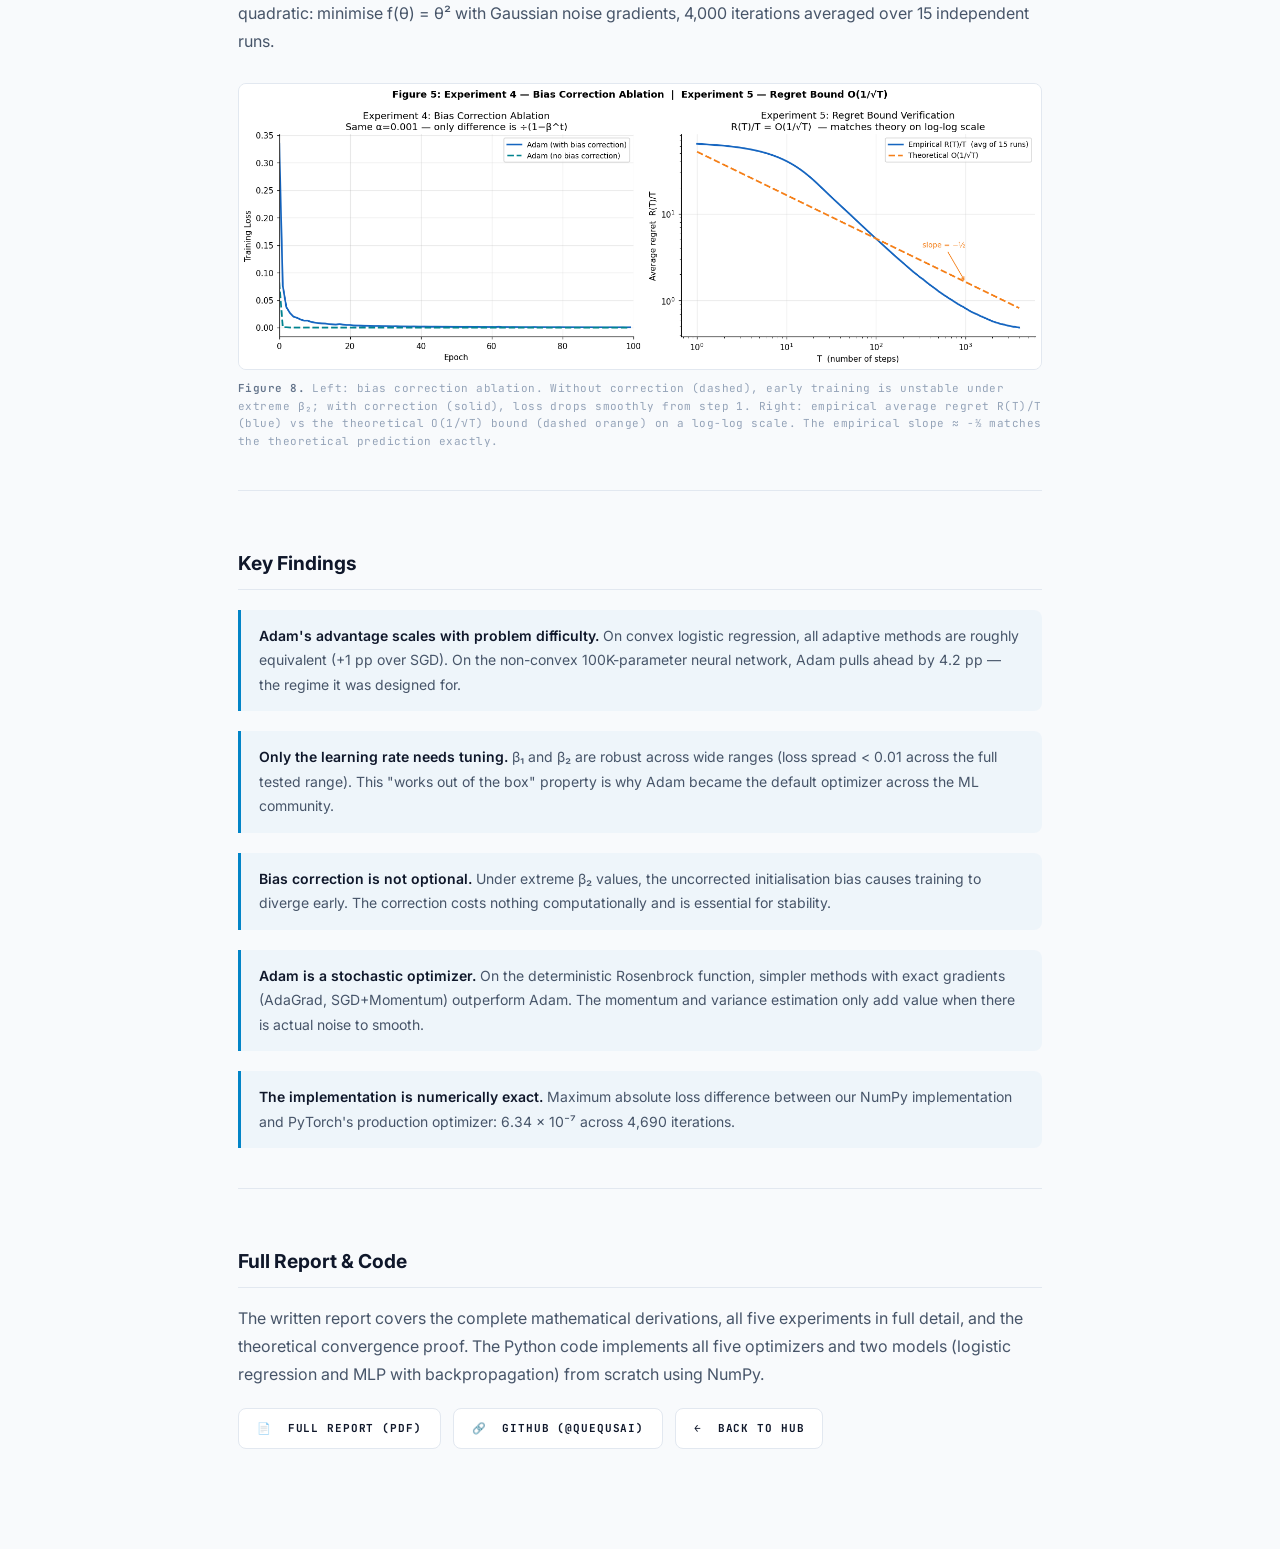
==== commit 8b12af22: "Navigation, subtitle fix, card rename, transitions, and Adam tag - subtitle color: #334155 → #64748b" ====
--- a/adam/index.html
+++ b/adam/index.html
@@ -262,7 +262,7 @@
     }
   </style>
 </head>
-<body>
+<body data-page="adam">
 
 <nav>
   <a href="../">QUSAI QURESH</a>
@@ -274,7 +274,7 @@
 <article>
 
   <div class="proj-header">
-    <div class="proj-label">MATH 3850 &nbsp;·&nbsp; Numerical Optimization</div>
+    <div class="proj-label">Numerical Optimisation &nbsp;·&nbsp; Course Project</div>
     <h1>Adam: A Method for Stochastic Optimization</h1>
     <div class="proj-meta">
       COURSE &nbsp;·&nbsp; MATH 3850, University of Lethbridge &nbsp;·&nbsp; April 2026<br>
@@ -576,6 +576,6 @@
     btn.addEventListener('click', () => apply(root.getAttribute('data-theme') !== 'light'));
   })();
 </script>
-
+<script src="../transitions.js"></script>
 </body>
 </html>
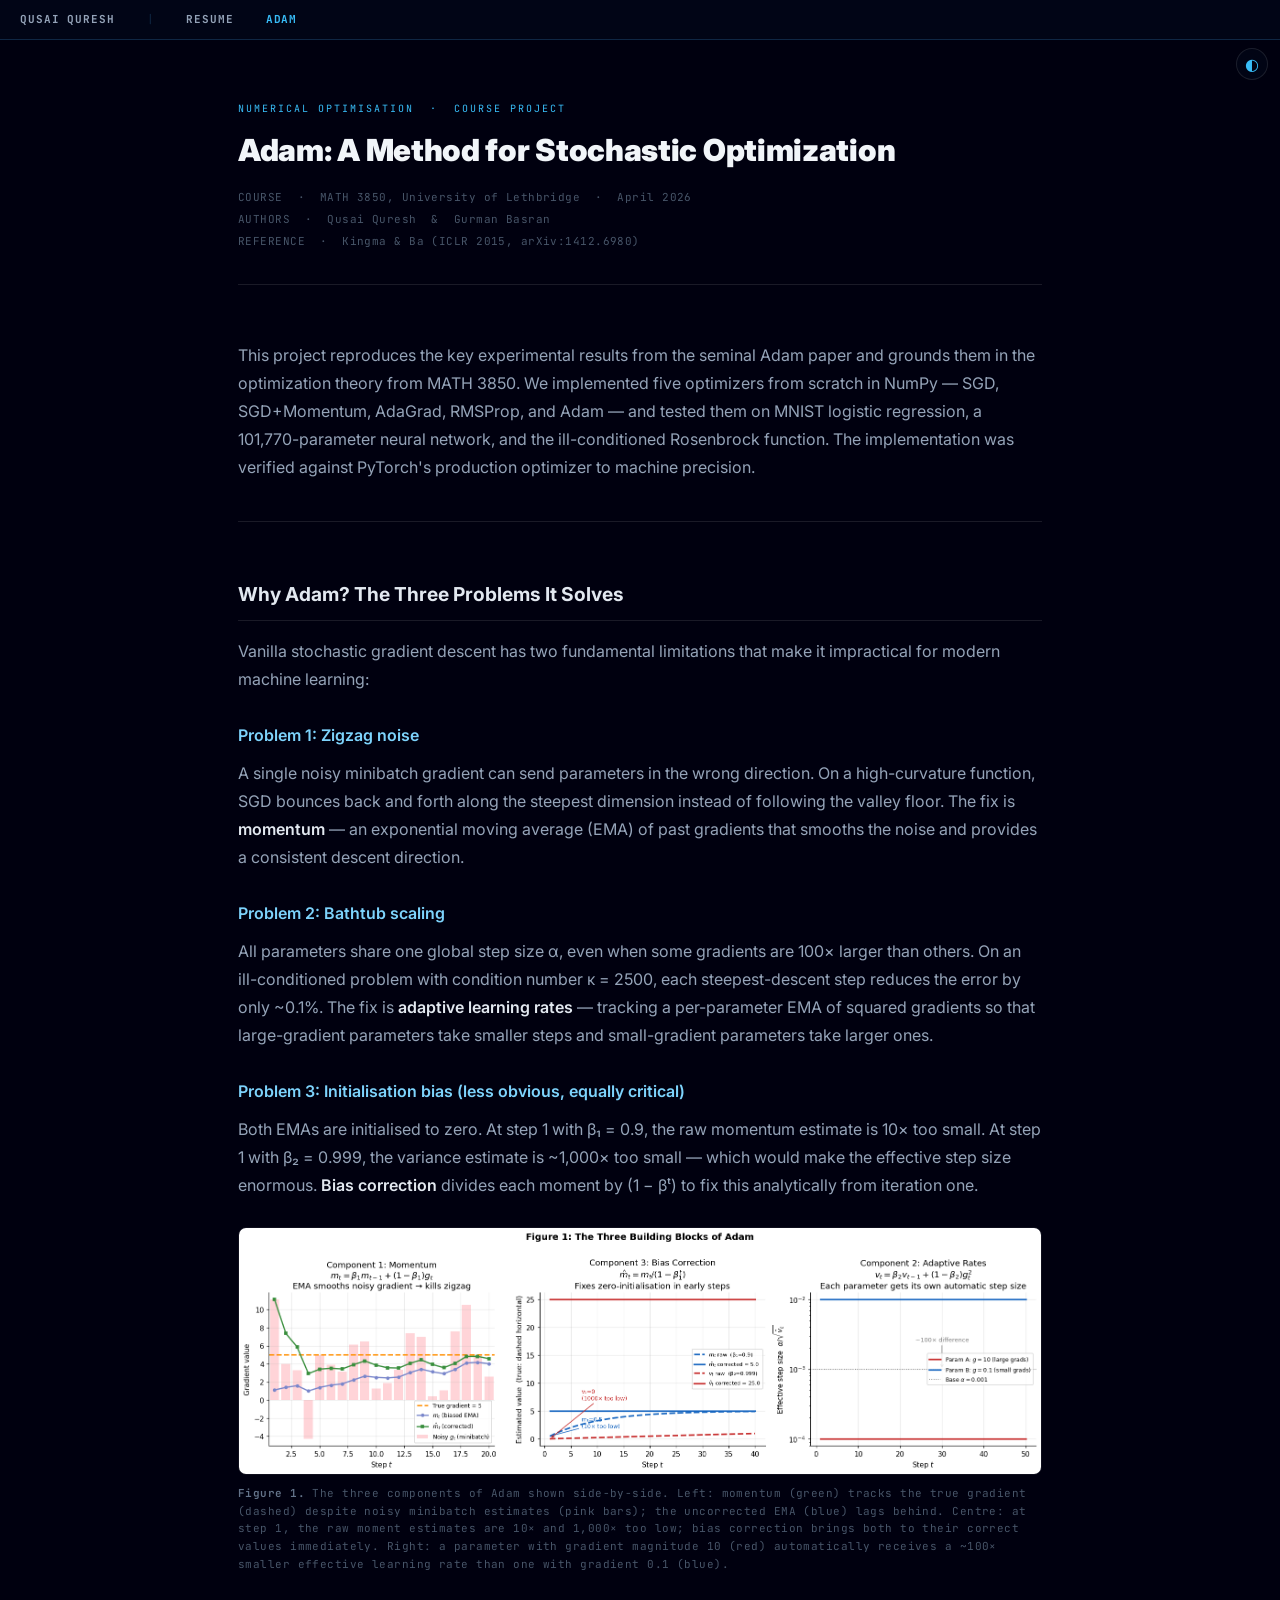
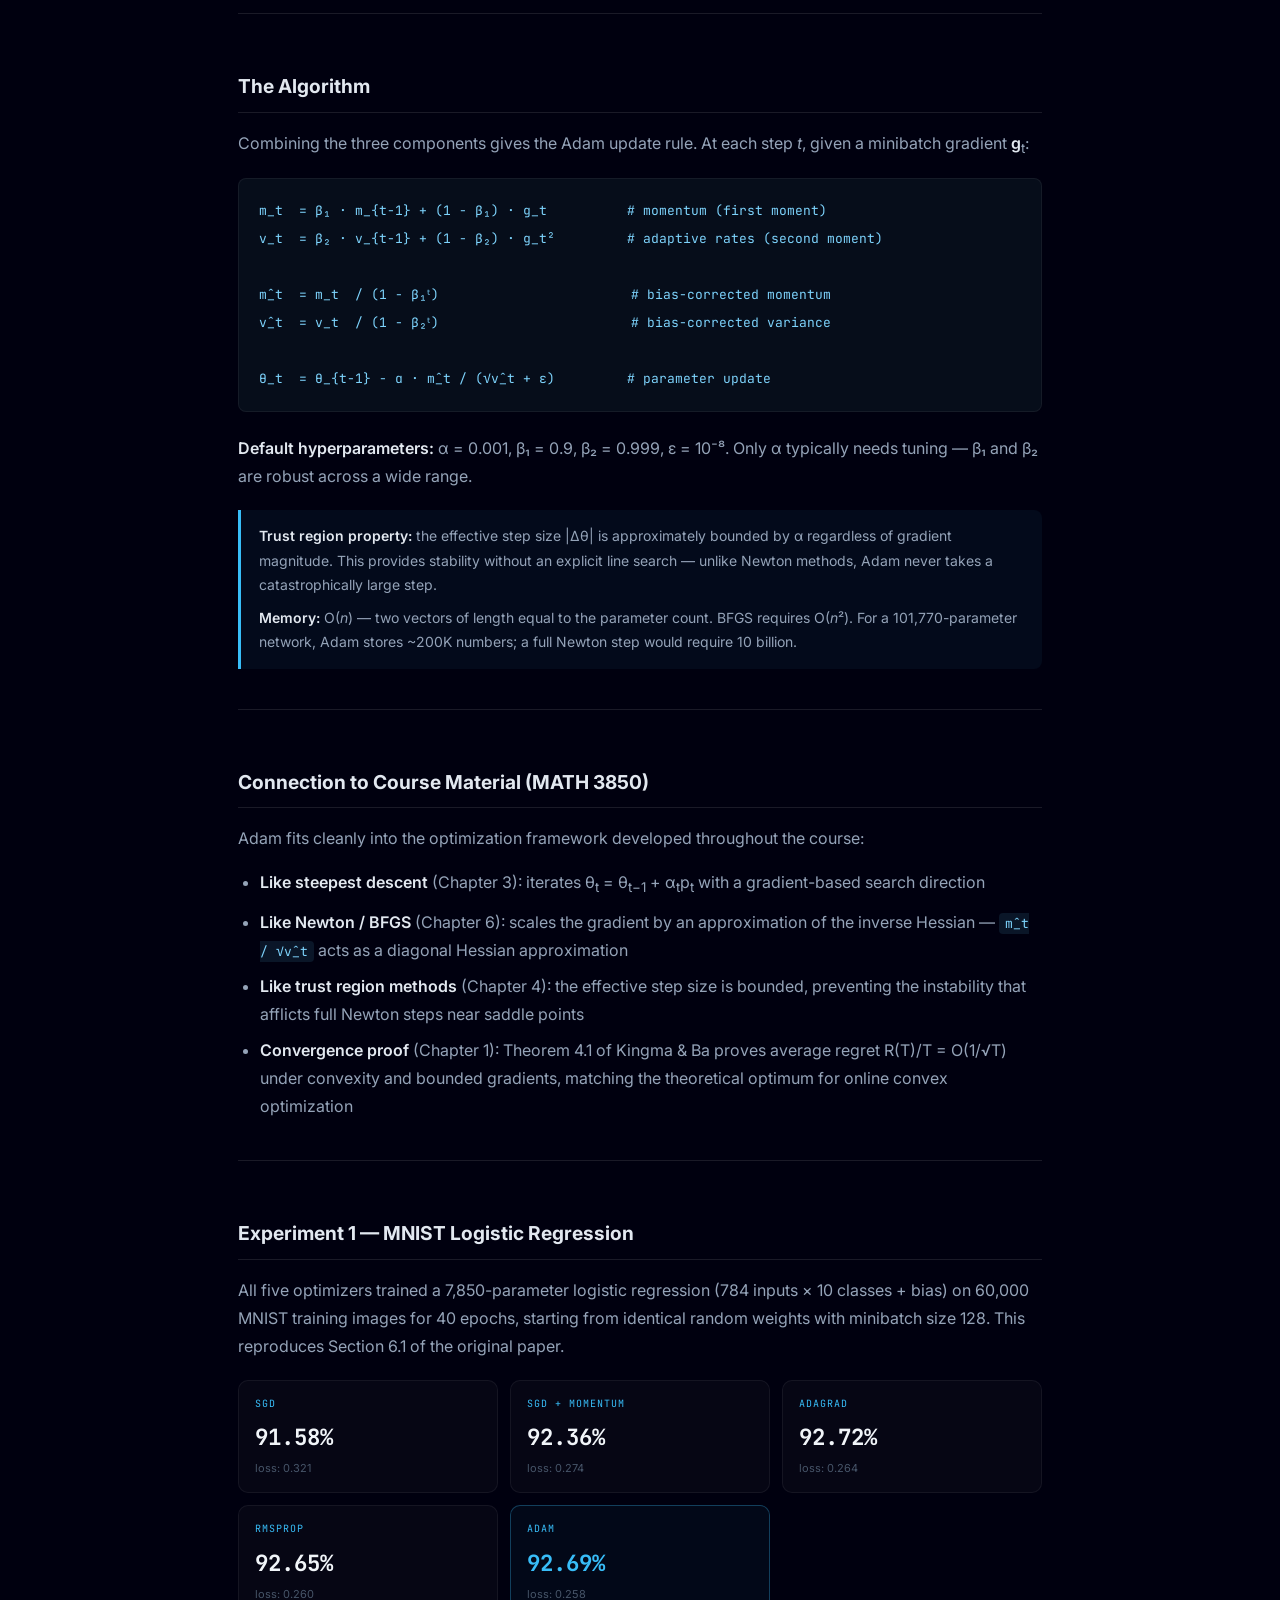
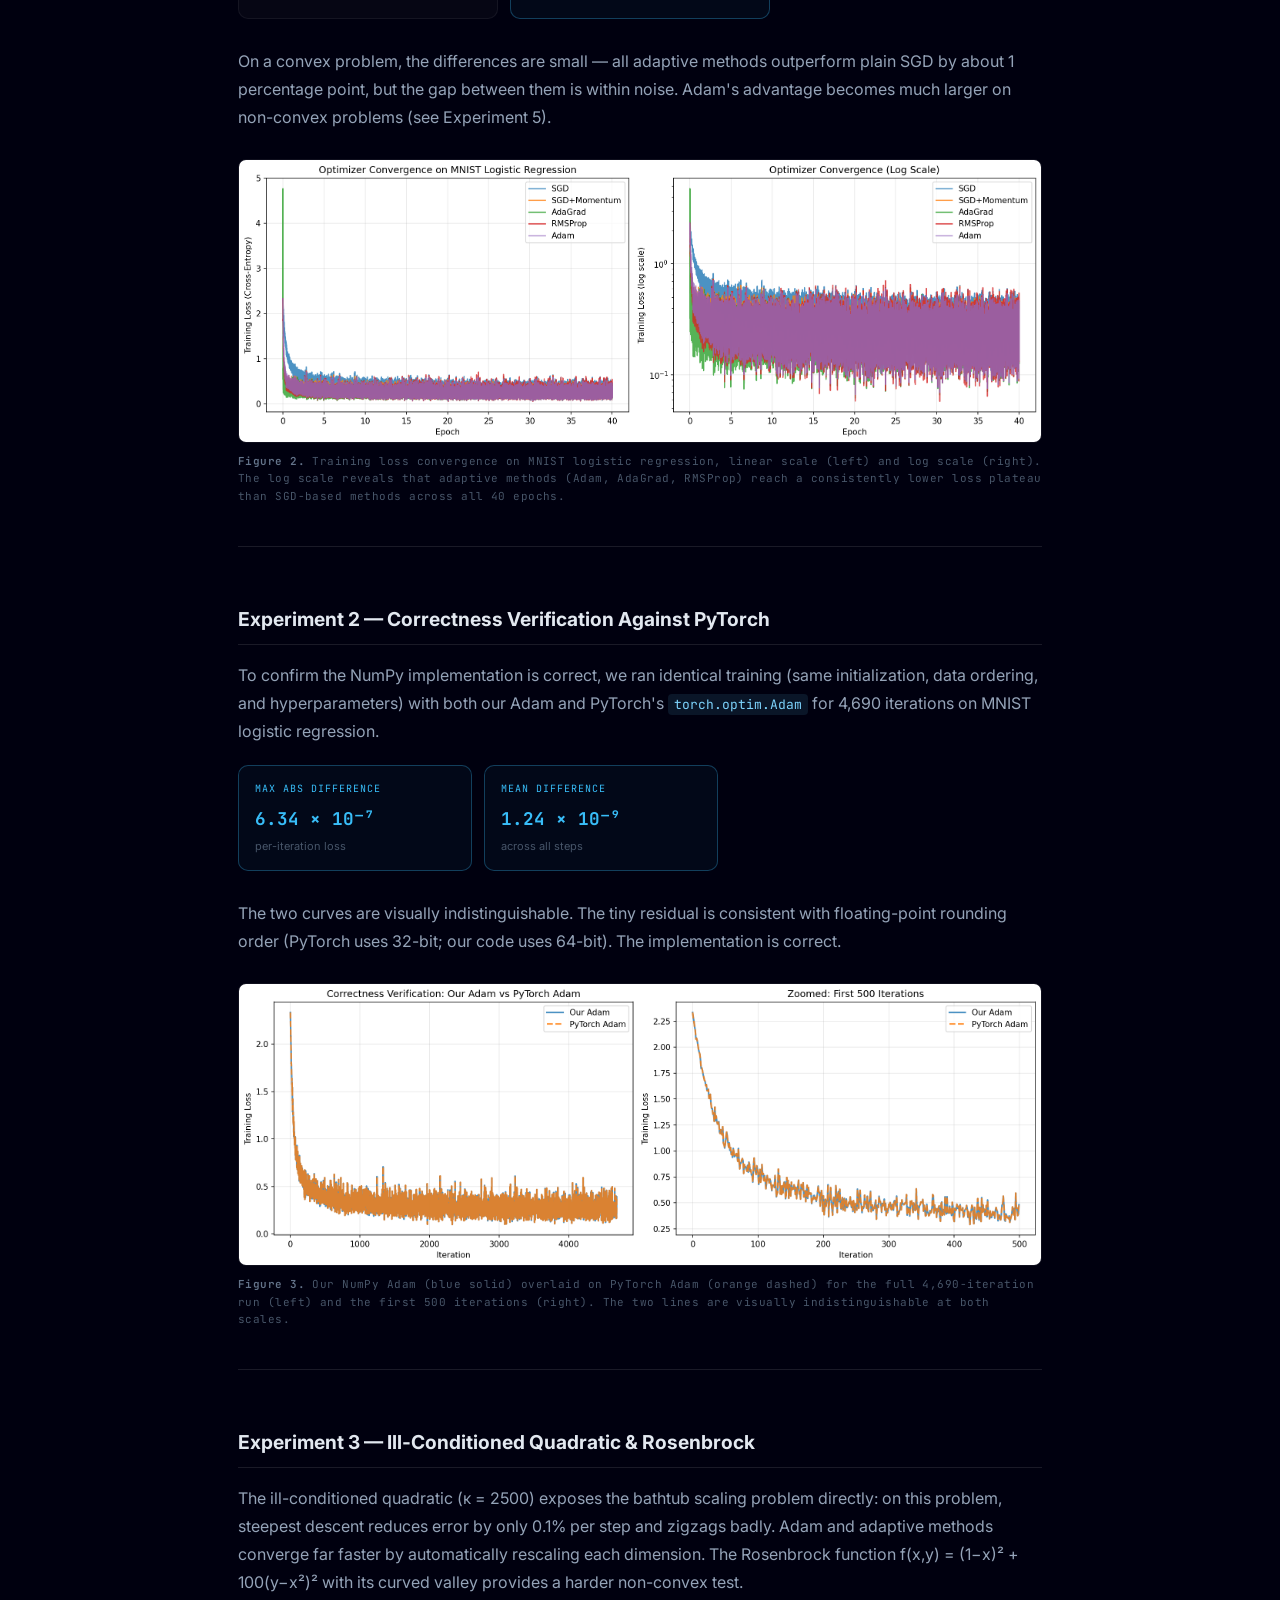
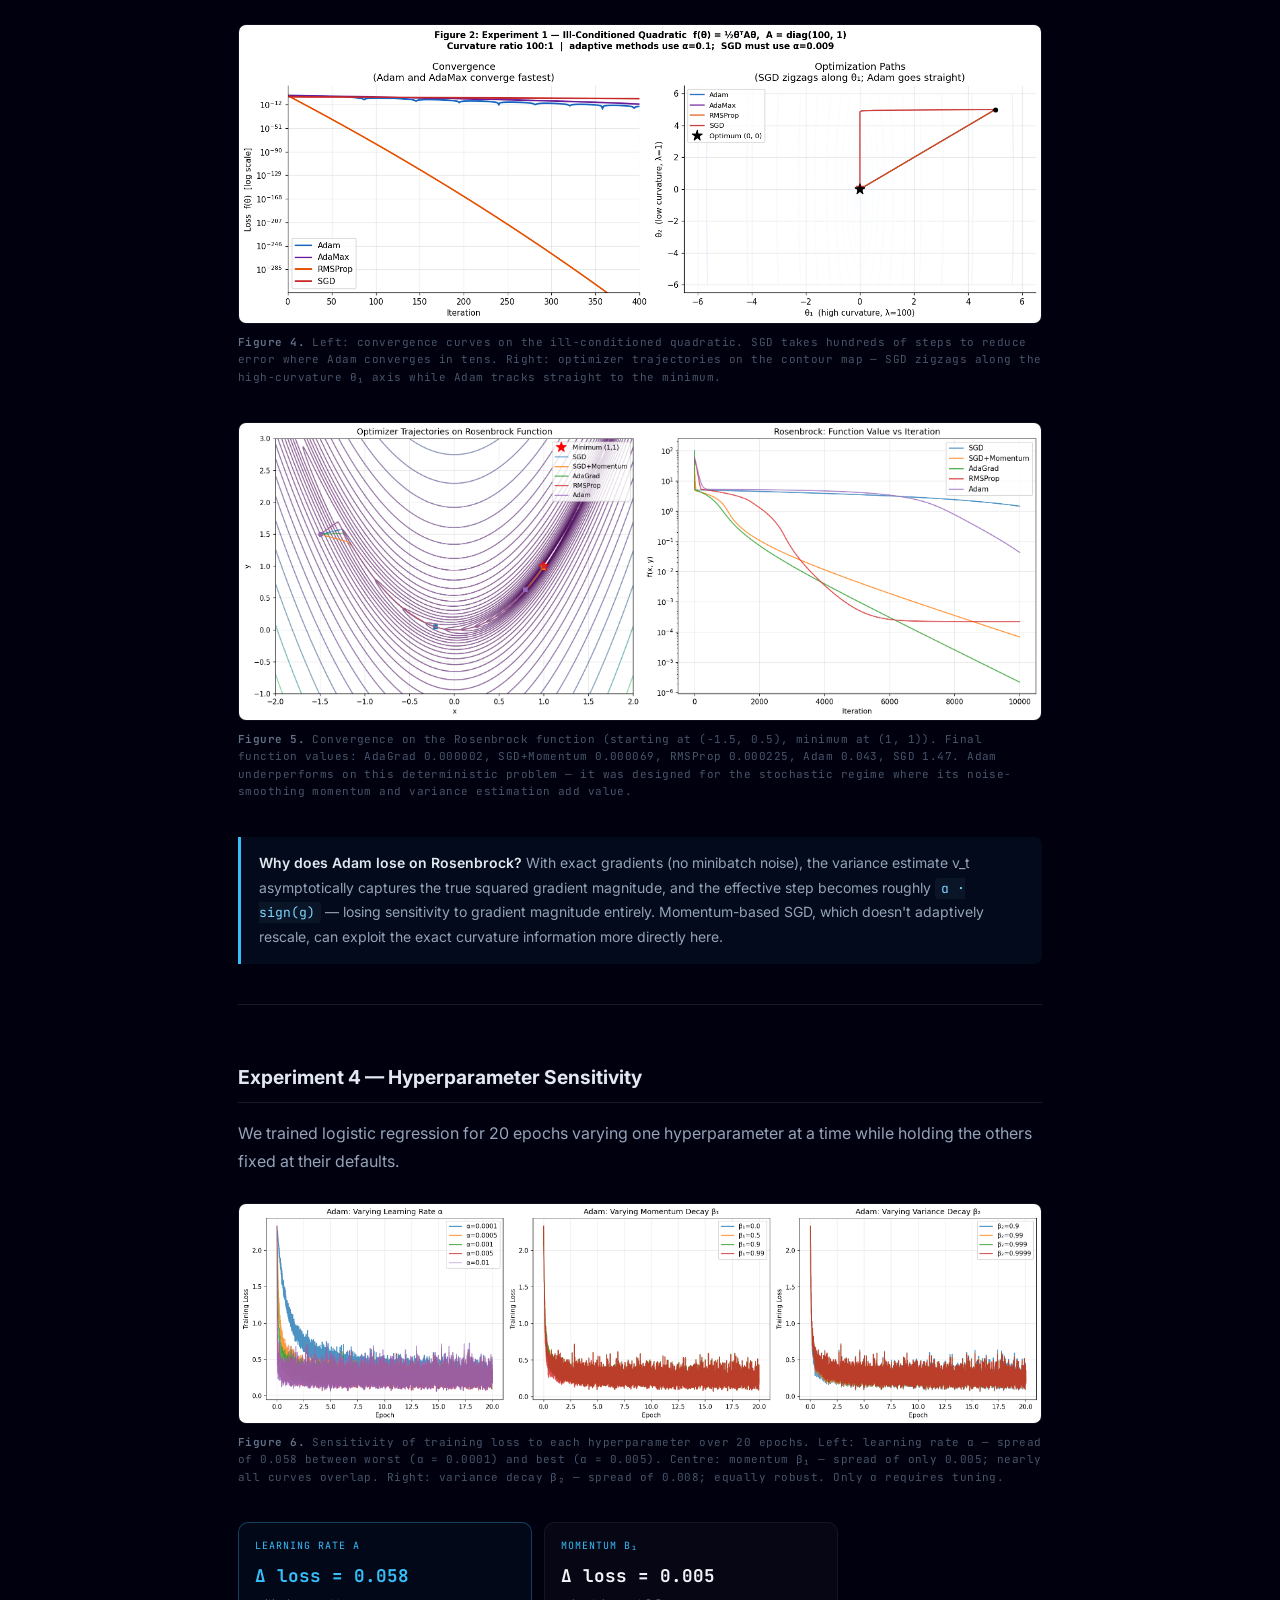
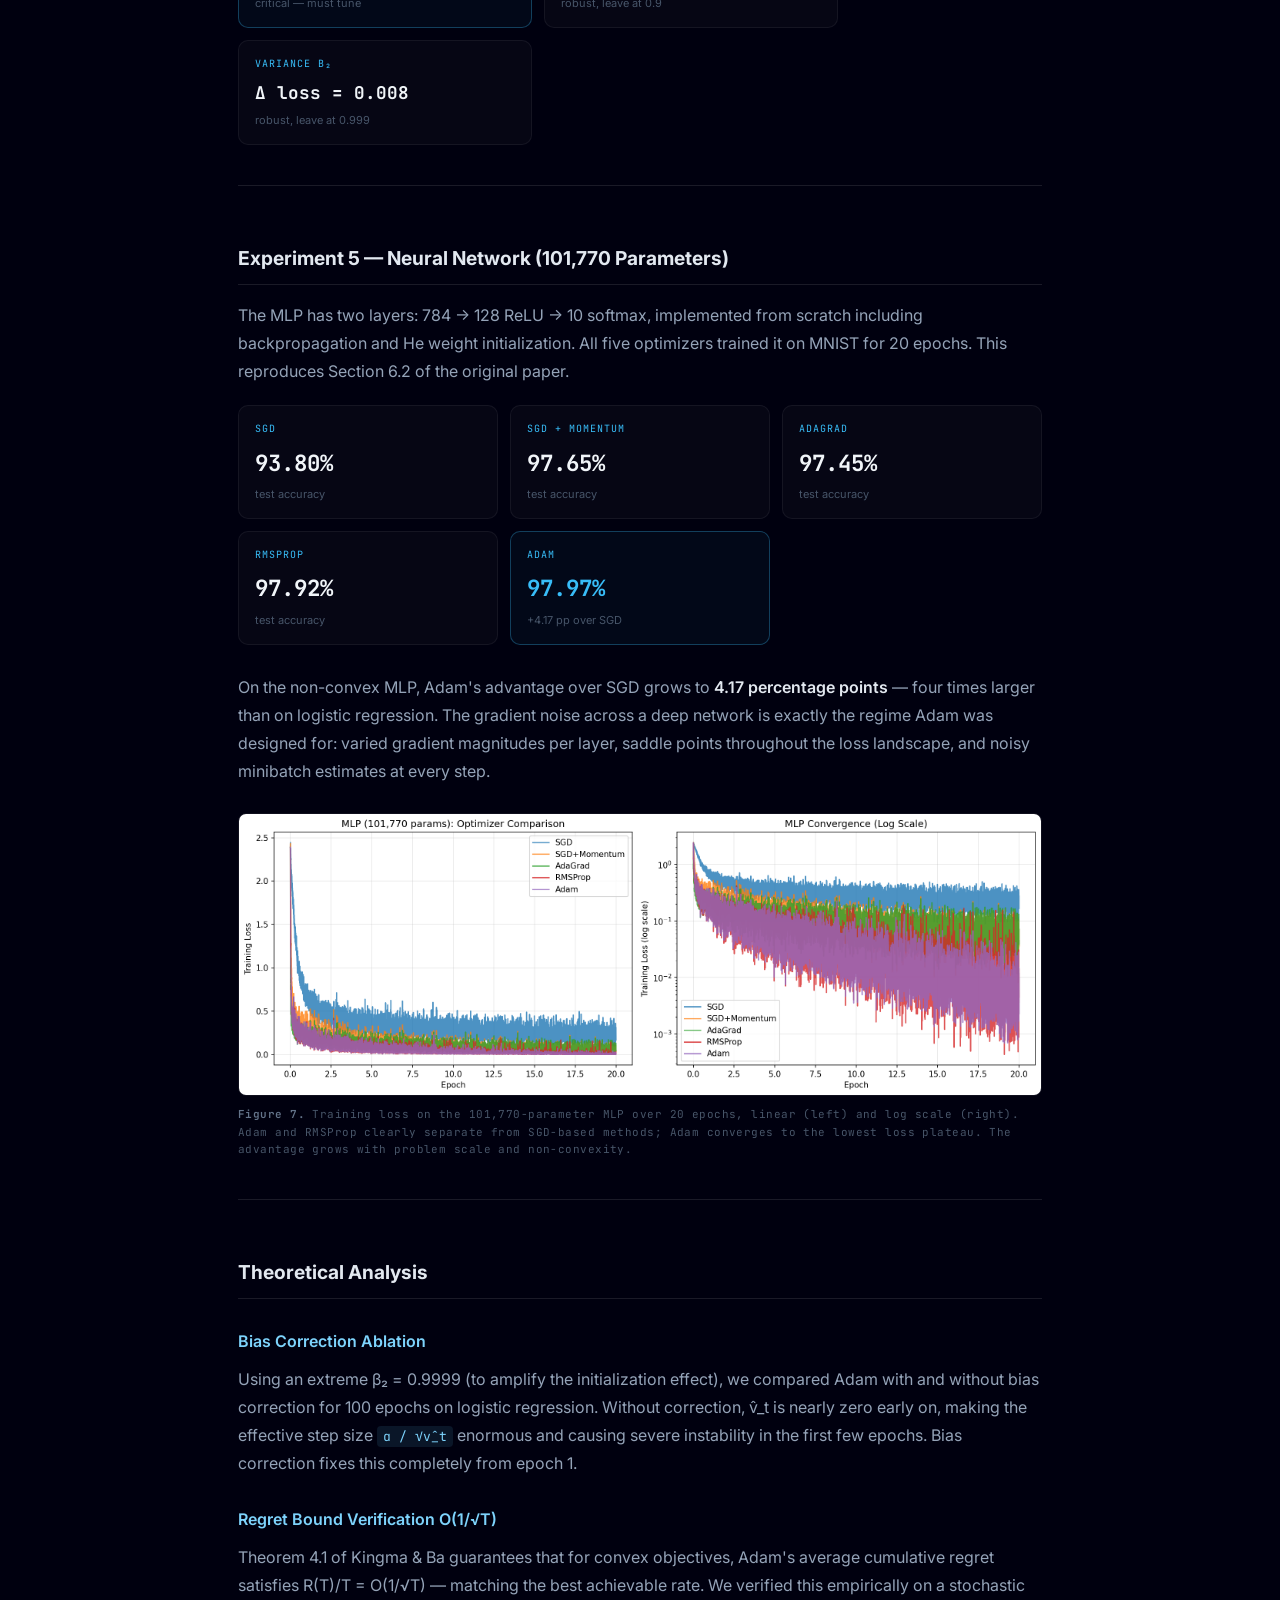
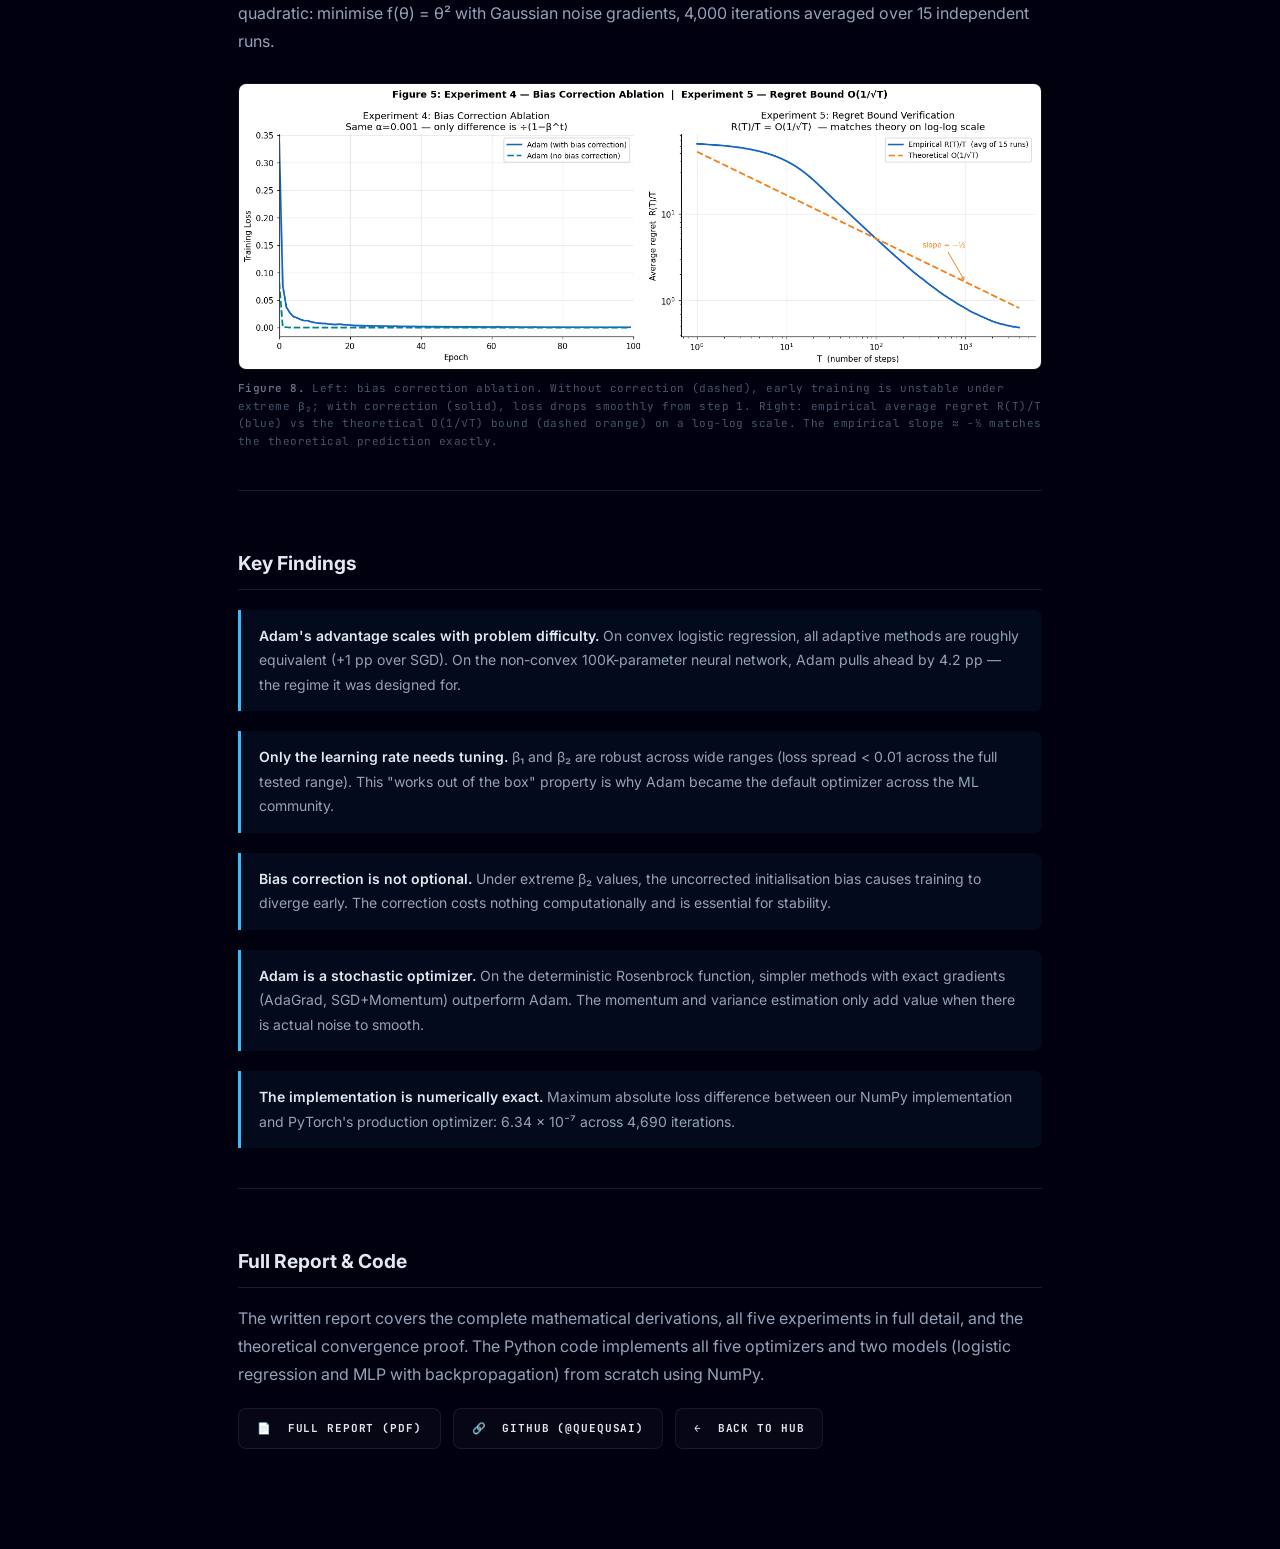
==== commit 7230c8f4: "Unify theme system and polish portfolio pages" ====
--- a/adam/index.html
+++ b/adam/index.html
@@ -5,6 +5,13 @@
   <meta name="viewport" content="width=device-width, initial-scale=1.0">
   <title>Adam Optimizer Analysis | Qusai Quresh</title>
   <link rel="icon" href="data:image/svg+xml,<svg xmlns='http://www.w3.org/2000/svg' viewBox='0 0 32 32'><circle cx='16' cy='16' r='15' fill='%2300000f' stroke='%2338bdf8' stroke-width='1.5'/><text x='16' y='22' text-anchor='middle' font-family='monospace' font-weight='700' font-size='16' fill='%2338bdf8'>Q</text></svg>">
+  <script>
+    // Apply theme before first paint to avoid a flash (shared contract, default dark).
+    (function () {
+      var saved = localStorage.getItem('theme-udte');
+      document.documentElement.setAttribute('data-theme', saved === 'light' ? 'light' : 'dark');
+    })();
+  </script>
   <style>
     @import url('https://fonts.googleapis.com/css2?family=Inter:wght@400;500;600;700;900&family=JetBrains+Mono:wght@400;700&display=swap');
 
@@ -26,7 +33,7 @@
       border-bottom: 1px solid #0f2744;
       padding: 0 20px; height: 40px;
       display: flex; align-items: center; gap: 32px;
-      font-family: ui-monospace, monospace; font-size: 11px; letter-spacing: .08em;
+      font-family: 'JetBrains Mono', ui-monospace, monospace; font-size: 11px; letter-spacing: .08em;
       overflow-x: auto;
     }
     nav > * { flex-shrink: 0; }
@@ -45,7 +52,7 @@
     .proj-header {
       margin-bottom: 56px;
       padding-bottom: 32px;
-      border-bottom: 1px solid #0f2744;
+      border-bottom: 1px solid rgba(255,255,255,0.1);
     }
     .proj-label {
       font-family: 'JetBrains Mono', monospace;
@@ -79,7 +86,7 @@
       margin-top: 56px;
       margin-bottom: 16px;
       padding-bottom: 8px;
-      border-bottom: 1px solid #0f2744;
+      border-bottom: 1px solid rgba(255,255,255,0.1);
     }
     h3 {
       font-size: 1rem;
@@ -90,7 +97,7 @@
     }
     p { margin-bottom: 16px; color: #94a3b8; }
     strong { color: #e2e8f0; font-weight: 600; }
-    hr { border: none; border-top: 1px solid #0f2744; margin: 40px 0; }
+    hr { border: none; border-top: 1px solid rgba(255,255,255,0.1); margin: 40px 0; }
 
     /* ── code ── */
     code {
@@ -103,7 +110,7 @@
     }
     pre {
       background: #060d1a;
-      border: 1px solid #0f2744;
+      border: 1px solid rgba(255,255,255,0.06);
       border-radius: 8px;
       padding: 18px 20px;
       overflow-x: auto;
@@ -118,7 +125,7 @@
     .fig img {
       width: 100%;
       border-radius: 8px;
-      border: 1px solid #0f2744;
+      border: 1px solid rgba(255,255,255,0.06);
       display: block;
     }
     .fig figcaption {
@@ -287,7 +294,7 @@
 
   <hr>
 
-  <h2>Why Adam? The Two Problems It Solves</h2>
+  <h2>Why Adam? The Three Problems It Solves</h2>
 
   <p>Vanilla stochastic gradient descent has two fundamental limitations that make it impractical for modern machine learning:</p>
 
@@ -563,7 +570,6 @@
     const root = document.documentElement;
     const btn = document.getElementById('theme-btn');
     const saved = localStorage.getItem('theme-udte');
-    const systemLight = window.matchMedia('(prefers-color-scheme: light)').matches;
     const apply = (light) => {
       root.setAttribute('data-theme', light ? 'light' : 'dark');
       btn.textContent = light ? '◑' : '◐';
@@ -572,7 +578,7 @@
       btn.style.borderColor = light ? '#e2e8f0' : 'rgba(255,255,255,0.1)';
       localStorage.setItem('theme-udte', light ? 'light' : 'dark');
     };
-    apply(saved ? saved === 'light' : systemLight);
+    apply(saved ? saved === 'light' : false);
     btn.addEventListener('click', () => apply(root.getAttribute('data-theme') !== 'light'));
   })();
 </script>
